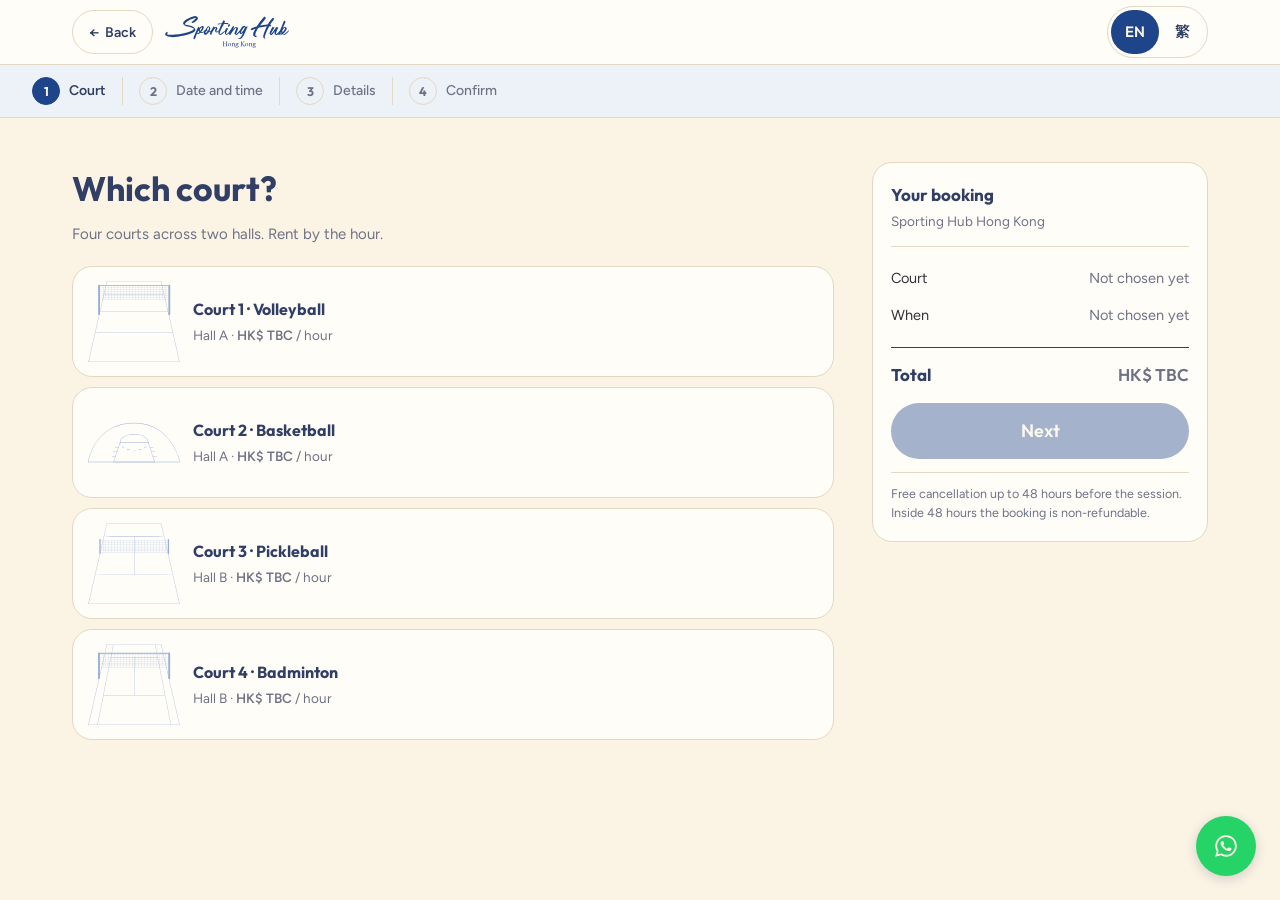
==== booking.html @ a8b85977 "Prototype v2: landing + booking, review round 1 applied (2026-09-09)" ====
<!DOCTYPE html>
<html lang="en" data-view="dev">
<head>
<meta charset="utf-8">
<meta name="viewport" content="width=device-width, initial-scale=1, viewport-fit=cover">
<title>Book &middot; Sporting Hub Hong Kong</title>
<link rel="preconnect" href="https://fonts.googleapis.com">
<link rel="preconnect" href="https://fonts.gstatic.com" crossorigin>
<link href="https://fonts.googleapis.com/css2?family=Outfit:wght@600;700;800&amp;family=Figtree:wght@400;500;600&amp;family=Barlow+Condensed:wght@600;700&amp;family=EB+Garamond:wght@400;500&amp;family=Noto+Sans+TC:wght@400;500;700;900&amp;family=Noto+Serif+TC:wght@400&amp;display=swap" rel="stylesheet">
<link rel="stylesheet" href="tokens.css">
<link rel="stylesheet" href="booking.css">
<link rel="alternate" hreflang="en" href="booking.html">
<link rel="alternate" hreflang="zh-Hant" href="booking.html">
<link rel="alternate" hreflang="x-default" href="booking.html">
</head>
<body class="has-bar bk-body">

<header class="bk-head">
  <div class="wrap in">
    <button class="backbtn" id="back">&larr; <span data-str="bk.back"></span></button>
    <a class="nav-lockup" href="index.html" aria-label="Sporting Hub Hong Kong, home"><svg data-name="Layer 2" xmlns="http://www.w3.org/2000/svg" viewBox="0 0 157.51 40.43">
  <defs>
    <style>
      .cls-1 {
        fill: currentColor;
      }
    </style>
  </defs>
  <g data-name="Layer 1">
    <g>
      <g>
        <g>
          <path class="cls-1" d="M3.51,21.42c0,.39-.72,1.65-.93,2.1,1.35.15,2.61.3,3.99.3,7.17,0,22.56-1.92,28.62-5.82.51-.33,1.44-1.2,1.44-1.86,0-1.53-8.19-2.91-9.63-3.24-1.62-.36-4.02-2.04-4.02-3.66,0-3.96,12.15-9.24,15.45-9.24,1.41,0,3.48,1.71,3.48,3.03,0,1.77-5.31,5.88-7.05,5.88-.48,0-1.11-.81-1.38-1.17,1.86-.3,7.98-6.39,4.53-5.31-4.5,1.35-10.8,3.84-13.11,8.07,4.44,1.89,10.38,1.05,13.29,5.64.21.39.39.81.39,1.26,0,5.94-24.66,9.51-29.4,9.51-2.04,0-9.18-.69-9.18-3.9,0-.54,1.86-2.55,2.28-3.03.39.3,1.23.96,1.23,1.44Z"/>
          <path class="cls-1" d="M43.32,15.39c.78-.78,3.3-2.58,4.44-2.58.72,0,1.53.72,1.53,1.53,0,.87-1.23,3.99-3.63,5.97,1.53.99,4.5-1.47,5.37-2.61.42.12.72.72.15,1.38-2.61,3.06-5.64,2.76-6.18,2.16-.63.57-2.04,1.74-3.21,1.74-.45,0-.87-.33-1.29-.54-.39,1.02-2.22,7.05-3,7.05-.45,0-1.41-.39-1.41-.93,0-1.08,4.98-12.84,6.12-14.79.96.3,1.59.54,1.11,1.62ZM42.9,18.06c-.57.93-1.98,3.21-2.04,3.84,1.32-.03,2.19-.87,2.85-1.65-.75-.72-.75-1.92-.81-2.19ZM47.25,14.37v-.12c-2.97.96-3.42,3.39-2.58,5.01.87-.84,2.58-3.66,2.58-4.89Z"/>
          <path class="cls-1" d="M59.28,17.73c.27.15.3.36.33.69.09,1.29-3.06,2.13-3.9,2.13-.48.06-2.52,3.3-4.14,3.42-.72.06-2.22-.99-2.28-1.71-.12-1.65,1.5-5.28,2.31-5.22.27.03.42.15.48-.09.42-1.56,1.41-3.9,3.15-4.05,1.11-.09,2.22,1.47,2.28,2.46.06.96-.18,2.79-1.26,4.14.93-.06,2.28-.69,3.03-1.77ZM52.74,18.63c-.39.33-1.38,2.46-1.23,2.91.15.42,1.65-.42,2.58-1.83-.54-.09-1.17-.51-1.35-1.08ZM55.89,14.01c-1.86.6-3.54,3.87-1.5,5.1,1.11-1.35,2.07-3.39,1.5-5.1Z"/>
          <path class="cls-1" d="M69.12,18.57c-.66,1.08-2.43,2.31-3.75,2.31-.9,0-1.74-1.32-1.8-2.25-.03-.81.42-1.56.72-2.34.54-1.26.51-1.68-.03-1.23-2.82,2.16-5.4,8.43-5.58,9.24-.54-.3-1.68-.6-1.71-1.29-.09-1.32,4.17-9.72,4.98-9.72.36,0,1.08.78,1.29,1.05.36-.12,1.08-.48,1.44-.48.6,0,1.8.75,1.83,1.38.09,1.08-.81,2.46-1.17,3.36-.54,1.38.36,2.16,3.63-.96.3.36.42.54.15.93Z"/>
          <path class="cls-1" d="M74.85,10.11c-1.98,3.75-5.46,9.75-5.4,12.15,0,.57.45.6.84.48,1.86-.6,5.52-3.96,6.72-5.01l.3.42c-.93,1.38-5.13,5.91-6.81,5.91-1.29,0-2.7-1.08-2.73-2.4-.06-1.95,2.13-7.29,4.11-11.46-1.65.12-3.24.33-4.86.6l-.3-.54c.36-.39,2.85-.72,5.58-.93.78-1.65,1.53-3.03,2.01-3.84.69.36,1.86,1.08,1.89,1.59,0,.3-.33,1.05-.84,2.07,1.77-.09,3.27-.12,3.84-.12.81.03,1.32.12,1.26.9,0,.18-.03.39-.09.57-2.01-.3-3.78-.39-5.52-.39Z"/>
          <path class="cls-1" d="M78.54,15.15c.57.27,1.89.51,1.53,1.23-.96,1.71-1.5,2.28-2.07,4.32-1.65,5.37,2.91-.15,5.55-3.06.27.09.24.09.48.24-.51,1.62-3.54,5.94-5.4,5.94-.63,0-1.11-.09-1.5-.27-1.35-.63-1.05-2.76-.93-3.9.21-1.8.9-3.18,1.68-4.05.27-.27.51-.42.66-.45ZM81.42,10.44c.51,0,1.29.39,1.29.9,0,.45-1.5,2.4-2.01,2.4-1.83,0-.36-1.35-.36-2.19,0-.45.54-1.11,1.08-1.11Z"/>
          <path class="cls-1" d="M83.55,23.16c-.18.3-.33.87-.69.87-.09,0-.18-.06-.27-.09-.3-.45-1.38-.51-1.38-1.23,0-1.89,4.05-9.06,5.67-10.05.27.06,1.02.63,1.02,1.02,0,.24-1.65,3.06-1.8,3.36.93-.9,3.33-3.15,4.44-3.15.96,0,2.25.96,2.25,2.04,0,1.53-2.31,5.46-2.31,6.54,0,1.53,2.43-1.71,5.37-4.86.3.18.51.33.51.72,0,.84-4.59,5.76-5.58,5.76-.84,0-2.4-.81-2.43-1.8-.12-2.82,2.01-4.26,2.22-6.57,0-2.19-3.57,1.74-7.02,7.44Z"/>
          <path class="cls-1" d="M94.26,28.11c2.16,0,4.53-5.4,5.19-7.08-.69.54-1.71,1.95-2.64,1.95-.99,0-2.31-.93-2.31-1.98,0-2.07,3.48-8.7,5.73-8.7.81,0,2.28,1.17,2.55,1.92.18-.09,1.05-1.2,1.23-1.2.3,0,.75.48.99.66-.51.9-1.68,3.51-2.1,4.44-1.2,2.64-4.08,11.19-7.77,11.19-.57,0-2.28-.63-2.28-1.29,0-.15.12-.36.18-.48.36.15.84.57,1.23.57ZM100.92,14.34c-1.83.75-4.17,5.19-4.44,7.11-.15,1.86,7.26-8.49,4.44-7.11Z"/>
        </g>
        <g>
          <path class="cls-1" d="M125.54,1.19c.93-.71,2.39-.36,2.39,1.74,0,.63-6.18,8.07-7.14,9.27,2.76-.54,6.15-.96,8.94-1.26.6-.06.93-.27,1.23-.78.75-1.29,5.04-7.74,6.39-7.8.36.15,1.14,1.05,1.14,1.47,0,.21-1.23,1.98-1.44,2.52-.78.27-2.85,3.78-3.45,4.68.66.09,1.5.96,1.05,1.65-.3.48-.45.57-.66.57-.42,0-.72-.6-.99-.6-.96,0-6.39,12.3-6.39,14.43,0,.42.63.96.93,1.23-.18.18-.42.33-.72.33-.93,0-2.07-1.35-2.07-2.31,0-3.27,3.24-10.17,4.71-13.38-3,.42-6.66,1.14-9.63,1.74-2.01.42-4.2,5.61-4.8,7.5-.21.69-.42,1.35-.42,2.07l.03.51,2.16.66c-.33.6-.84,1.23-1.59,1.23-.36,0-.69-.15-1.02-.3-1.62-.81-2.28-1.14-2.28-3.09,0-2.37,2.04-4.83,2.91-7.05-1.56.6-3.21,1.02-4.59,1.98-.57-.15-.93-.57-1.23-1.08-.45-1.23,4.74-3.06,6.15-3.33.54-.09,1.17-.36,1.47-.81,2.16-3.3,3.97-6.08,6.61-8.96l2.31-2.83Z"/>
          <path class="cls-1" d="M143.83,14.81c-1.08,1.98-1.95,3.93-2.55,6.09-1.47,4.86,2.79-.36,5.28-2.82.27.09.24.09.48.24-.51,1.62-3.54,5.94-5.4,5.94-2.76,0-2.7-1.86-2.37-4.86-.69.93-2.76,4.83-3.9,4.83-1.05,0-2.61-.72-2.61-1.89,0-1.86,3.03-7.41,4.08-8.82,2.04.72,2.4,1.2,2.25,1.41-2.94,4.02-5.46,8.91-3.9,7.74,1.11-.63,5.7-8.46,6.81-8.61.33,0,1.62.54,1.83.75Z"/>
          <path class="cls-1" d="M157.51,18.74c-.57,1.44-4.41,5.22-6.06,5.22-.87,0-2.13-.81-2.76-.69-.33.06-.81.54-1.17.54-.63,0-1.11-.36-1.47-.69-.39.39-.75.99-1.35.99-.42,0-.81-.18-1.2-.21.15-.57.45-.87.69-1.38,1.92-4.05,3.6-8.28,5.37-12.39.27-.63,1.32-3.96,1.89-3.96.51,0,1.68.66,1.68,1.23,0,.66-2.88,6.57-3.39,7.71.6-.42,1.77-1.41,2.49-1.41.78,0,2.4,1.11,2.4,1.95,0,2.49-2.64,5.61-4.59,7.05.06.18.21.36.42.36,2.01,0,5.34-3.51,6.66-4.86.3.12.27.21.39.54ZM147.55,20.33l-.18-.03-.96,1.98c.54.06,1.05.03,1.59-.36-.15-.54-.33-1.05-.45-1.59ZM152.77,14.69c-2.01.69-3.69,2.79-3.69,4.8,0,.51.06,1.05.06,1.56,1.35-1.02,3.66-4.29,3.63-6.36Z"/>
        </g>
      </g>
      <g>
        <path class="cls-1" d="M78.5,37.64c0,.12.04.2.12.25s.23.09.47.14c.06.01.09.05.09.13,0,.05,0,.1-.02.16-.15-.01-.33-.02-.53-.03-.2,0-.38-.01-.55-.01s-.34,0-.53.01c-.19,0-.37.02-.55.03-.01-.06-.02-.11-.02-.16,0-.07.03-.11.09-.13.22-.04.38-.09.46-.13s.13-.13.13-.25v-2.18h-2.83v2.18c0,.12.04.2.12.25.08.04.23.09.47.14.07.01.1.05.1.13,0,.05,0,.1-.02.16-.16-.01-.34-.02-.54-.03-.2,0-.39-.01-.55-.01s-.35,0-.53.01c-.19,0-.37.02-.56.03-.01-.06-.02-.11-.02-.16,0-.07.03-.11.09-.13.23-.04.38-.09.47-.13.08-.05.13-.13.13-.25v-4.57c0-.06,0-.11-.02-.15-.02-.04-.04-.07-.09-.1-.04-.03-.1-.06-.18-.08-.08-.02-.17-.04-.29-.07-.06,0-.09-.05-.09-.14,0-.04,0-.09.02-.15.15.01.32.02.52.03.2,0,.38.01.54.01s.34,0,.53-.01c.19,0,.37-.02.55-.03.01.06.02.11.02.15,0,.08-.03.13-.09.14-.23.04-.39.08-.46.14-.08.05-.11.14-.11.26v2.02h2.83v-2.02c0-.1-.04-.18-.11-.25-.07-.06-.23-.11-.46-.15-.07,0-.1-.05-.1-.14,0-.04,0-.09.02-.15.15.01.33.02.53.03.2,0,.38.01.54.01s.34,0,.52-.01c.18,0,.37-.02.55-.03.01.06.02.11.02.15,0,.08-.03.13-.09.14-.23.04-.39.08-.46.14-.08.05-.11.14-.11.26v4.57Z"/>
        <path class="cls-1" d="M79.93,36.37c0-.28.05-.54.16-.78.1-.25.25-.46.43-.64.18-.18.39-.32.63-.43.24-.1.51-.16.79-.16s.56.05.81.15c.25.1.46.24.63.41.18.17.31.39.41.63s.15.52.15.81-.05.54-.16.79c-.1.24-.25.45-.43.63-.18.18-.39.32-.63.43-.24.1-.51.16-.79.16s-.56-.05-.81-.15c-.25-.1-.46-.24-.63-.41-.18-.17-.32-.38-.41-.63-.1-.25-.15-.52-.15-.82ZM80.77,36.07c0,.22.02.45.07.68.05.23.12.45.22.63.1.19.23.35.38.47.16.12.34.18.57.18.34,0,.61-.12.8-.36s.28-.55.28-.93c0-.22-.02-.45-.07-.7-.04-.24-.12-.46-.22-.67s-.23-.37-.39-.5c-.16-.13-.36-.2-.59-.2-.32,0-.57.11-.77.33-.19.22-.29.57-.29,1.05Z"/>
        <path class="cls-1" d="M88.52,37.76c0,.09.05.16.16.2.11.04.23.08.36.1.05.01.08.05.08.11,0,.04,0,.08-.02.14-.16-.01-.31-.02-.46-.03-.15,0-.31-.01-.49-.01-.16,0-.32,0-.48.01-.16,0-.32.02-.47.03-.01-.06-.02-.11-.02-.14,0-.06.03-.1.08-.11.13-.02.24-.06.34-.1s.15-.11.15-.2v-1.76c0-.15,0-.29-.03-.41-.02-.13-.05-.24-.1-.33s-.12-.17-.21-.22c-.09-.05-.2-.08-.34-.08-.15,0-.3.03-.44.08-.14.05-.27.13-.38.22-.11.1-.2.22-.26.36-.07.14-.1.31-.1.5v1.64c0,.09.05.16.16.2s.22.08.34.1c.05.01.08.05.08.11,0,.04,0,.08-.02.14-.16-.01-.31-.02-.46-.03-.15,0-.31-.01-.48-.01s-.34,0-.5.01c-.16,0-.31.02-.46.03-.01-.06-.02-.11-.02-.14,0-.06.03-.1.08-.11.13-.02.25-.06.36-.1.11-.04.16-.12.16-.21v-2.45c0-.18-.03-.31-.09-.39s-.2-.13-.41-.14c-.08-.01-.12-.05-.12-.13,0-.03,0-.07.02-.12.08,0,.19,0,.33-.01s.26-.02.35-.03c.14-.02.26-.05.37-.08.11-.03.19-.04.24-.04.08,0,.13.04.13.13,0,.08,0,.18-.03.3s-.03.27-.03.46c.26-.29.5-.51.74-.67.24-.16.49-.23.78-.23.36,0,.64.11.82.32.18.21.27.51.27.89v2.19Z"/>
        <path class="cls-1" d="M90.19,38.08c-.26-.15-.39-.37-.39-.65,0-.3.2-.55.59-.74-.17-.1-.3-.24-.4-.41-.1-.17-.15-.38-.15-.63,0-.17.04-.33.12-.49.08-.16.19-.29.33-.41.14-.12.3-.21.47-.28.18-.07.36-.1.56-.1.3,0,.54.04.72.11.18.07.34.16.47.27l.89-.39c.07.04.11.1.14.17.03.07.04.13.04.19,0,.13-.04.2-.13.2h-.32c-.11,0-.25,0-.41.04.14.19.22.41.22.68,0,.19-.04.36-.13.51s-.2.29-.34.4-.31.2-.51.26c-.2.06-.41.09-.63.09-.13,0-.25,0-.36-.02-.11-.01-.22-.04-.32-.08-.16.07-.26.14-.32.22s-.09.14-.09.21c0,.05.01.09.04.14.03.04.09.08.17.12.08.03.19.06.34.08.15.02.33.03.56.03.27,0,.52.02.77.06.24.04.45.11.63.21.18.1.33.22.43.38.1.16.16.35.16.57,0,.25-.05.47-.15.67-.1.2-.24.37-.41.51-.18.14-.39.25-.64.32s-.52.11-.81.11c-.56,0-1-.1-1.32-.31-.32-.2-.48-.53-.48-.98,0-.13.02-.25.06-.37.04-.11.09-.21.16-.3s.14-.17.22-.23c.08-.07.16-.12.23-.16ZM90.4,38.19c-.14.14-.23.31-.24.52,0,.05,0,.1,0,.14v.15c0,.13.04.25.1.38.06.13.15.24.26.33.11.1.25.17.42.23s.36.09.59.09c.41,0,.72-.09.9-.27.19-.18.28-.41.28-.68,0-.11-.02-.22-.07-.31-.05-.1-.13-.18-.24-.25-.11-.07-.26-.12-.45-.16-.19-.04-.42-.06-.69-.06-.16,0-.31,0-.45-.03s-.28-.05-.39-.09ZM91.42,36.6c.22,0,.4-.07.53-.22.13-.14.2-.34.2-.59,0-.13-.01-.26-.04-.39s-.07-.25-.14-.35c-.07-.11-.15-.19-.27-.26-.11-.07-.25-.1-.42-.1-.21,0-.38.07-.5.21-.12.14-.18.33-.18.57,0,.14.01.27.04.41.03.13.07.26.14.36s.15.2.25.26c.1.07.24.1.39.1Z"/>
        <path class="cls-1" d="M97.53,35.36v2.28c0,.12.04.2.11.25.07.05.21.09.42.13.03,0,.05.02.07.04.02.02.03.05.03.1,0,.04,0,.09-.02.15-.19-.01-.38-.02-.55-.03-.17,0-.34-.01-.49-.01s-.33,0-.53.01c-.2,0-.38.02-.56.03-.01-.06-.02-.11-.02-.14,0-.08.03-.13.09-.14.23-.05.38-.09.47-.14.08-.04.13-.13.13-.25v-4.58c0-.12-.04-.21-.13-.26-.08-.05-.24-.09-.47-.13-.06,0-.09-.06-.09-.15,0-.04,0-.08.02-.14.17.01.36.02.56.03.2,0,.37.01.52.01s.33,0,.52-.01c.19,0,.38-.02.58-.03.01.06.02.11.02.14,0,.09-.03.14-.09.15-.23.04-.38.08-.47.13s-.13.14-.13.26v2.18l2.09-2.07s.07-.08.09-.12.04-.09.04-.14c0-.07-.03-.12-.1-.15s-.16-.06-.27-.08c-.06,0-.09-.06-.09-.16,0-.04,0-.08.02-.14.17.01.35.02.52.03.17,0,.33.01.48.01.13,0,.27,0,.42-.01.15,0,.28-.02.4-.03.01.06.02.11.02.14,0,.1-.03.15-.1.17-.13.02-.26.06-.37.11-.11.05-.23.12-.33.23l-2.02,2,2.46,2.65c.1.11.2.19.31.23.1.05.22.08.37.11.07,0,.11.06.11.15,0,.04,0,.09-.02.15-.19-.01-.39-.02-.61-.03-.22,0-.41-.01-.58-.01s-.35,0-.53.01c-.19,0-.38.02-.58.03-.01-.06-.02-.11-.02-.14,0-.09.03-.14.1-.14.27-.02.4-.1.4-.23,0-.06-.03-.12-.09-.18l-2.1-2.25Z"/>
        <path class="cls-1" d="M101.7,36.37c0-.28.05-.54.16-.78.1-.25.25-.46.43-.64.18-.18.39-.32.63-.43.24-.1.51-.16.79-.16s.56.05.81.15c.25.1.46.24.63.41.18.17.31.39.41.63s.15.52.15.81-.05.54-.16.79c-.1.24-.25.45-.43.63-.18.18-.39.32-.63.43-.24.1-.51.16-.79.16s-.56-.05-.81-.15c-.25-.1-.46-.24-.63-.41-.18-.17-.32-.38-.41-.63-.1-.25-.15-.52-.15-.82ZM102.55,36.07c0,.22.02.45.07.68.05.23.12.45.22.63.1.19.23.35.38.47.16.12.34.18.57.18.34,0,.61-.12.8-.36s.28-.55.28-.93c0-.22-.02-.45-.07-.7-.04-.24-.12-.46-.22-.67s-.23-.37-.39-.5c-.16-.13-.36-.2-.59-.2-.32,0-.57.11-.77.33-.19.22-.29.57-.29,1.05Z"/>
        <path class="cls-1" d="M110.29,37.76c0,.09.05.16.16.2.11.04.23.08.36.1.05.01.08.05.08.11,0,.04,0,.08-.02.14-.16-.01-.31-.02-.46-.03-.15,0-.31-.01-.49-.01-.16,0-.32,0-.48.01-.16,0-.32.02-.47.03-.01-.06-.02-.11-.02-.14,0-.06.03-.1.08-.11.13-.02.24-.06.34-.1s.15-.11.15-.2v-1.76c0-.15,0-.29-.03-.41-.02-.13-.05-.24-.1-.33s-.12-.17-.21-.22c-.09-.05-.2-.08-.34-.08-.15,0-.3.03-.44.08-.14.05-.27.13-.38.22-.11.1-.2.22-.26.36-.07.14-.1.31-.1.5v1.64c0,.09.05.16.16.2s.22.08.34.1c.05.01.08.05.08.11,0,.04,0,.08-.02.14-.16-.01-.31-.02-.46-.03-.15,0-.31-.01-.48-.01s-.34,0-.5.01c-.16,0-.31.02-.46.03-.01-.06-.02-.11-.02-.14,0-.06.03-.1.08-.11.13-.02.25-.06.36-.1.11-.04.16-.12.16-.21v-2.45c0-.18-.03-.31-.09-.39s-.2-.13-.41-.14c-.08-.01-.12-.05-.12-.13,0-.03,0-.07.02-.12.08,0,.19,0,.33-.01s.26-.02.35-.03c.14-.02.26-.05.37-.08.11-.03.19-.04.24-.04.08,0,.13.04.13.13,0,.08,0,.18-.03.3s-.03.27-.03.46c.26-.29.5-.51.74-.67.24-.16.49-.23.78-.23.36,0,.64.11.82.32.18.21.27.51.27.89v2.19Z"/>
        <path class="cls-1" d="M111.96,38.08c-.26-.15-.39-.37-.39-.65,0-.3.2-.55.59-.74-.17-.1-.3-.24-.4-.41-.1-.17-.15-.38-.15-.63,0-.17.04-.33.12-.49.08-.16.19-.29.33-.41.14-.12.3-.21.47-.28.18-.07.36-.1.56-.1.3,0,.54.04.72.11.18.07.34.16.47.27l.89-.39c.07.04.11.1.14.17.03.07.04.13.04.19,0,.13-.04.2-.13.2h-.32c-.11,0-.25,0-.41.04.14.19.22.41.22.68,0,.19-.04.36-.13.51s-.2.29-.34.4-.31.2-.51.26c-.2.06-.41.09-.63.09-.13,0-.25,0-.36-.02-.11-.01-.22-.04-.32-.08-.16.07-.26.14-.32.22s-.09.14-.09.21c0,.05.01.09.04.14.03.04.09.08.17.12.08.03.19.06.34.08.15.02.33.03.56.03.27,0,.52.02.77.06.24.04.45.11.63.21.18.1.33.22.43.38.1.16.16.35.16.57,0,.25-.05.47-.15.67-.1.2-.24.37-.41.51-.18.14-.39.25-.64.32s-.52.11-.81.11c-.56,0-1-.1-1.32-.31-.32-.2-.48-.53-.48-.98,0-.13.02-.25.06-.37.04-.11.09-.21.16-.3s.14-.17.22-.23c.08-.07.16-.12.23-.16ZM112.18,38.19c-.14.14-.23.31-.24.52,0,.05,0,.1,0,.14v.15c0,.13.04.25.1.38.06.13.15.24.26.33.11.1.25.17.42.23s.36.09.59.09c.41,0,.72-.09.9-.27.19-.18.28-.41.28-.68,0-.11-.02-.22-.07-.31-.05-.1-.13-.18-.24-.25-.11-.07-.26-.12-.45-.16-.19-.04-.42-.06-.69-.06-.16,0-.31,0-.45-.03s-.28-.05-.39-.09ZM113.19,36.6c.22,0,.4-.07.53-.22.13-.14.2-.34.2-.59,0-.13-.01-.26-.04-.39s-.07-.25-.14-.35c-.07-.11-.15-.19-.27-.26-.11-.07-.25-.1-.42-.1-.21,0-.38.07-.5.21-.12.14-.18.33-.18.57,0,.14.01.27.04.41.03.13.07.26.14.36s.15.2.25.26c.1.07.24.1.39.1Z"/>
      </g>
    </g>
  </g>
</svg></a>
    <div class="right">
      <div class="lang-toggle" role="group" data-str-aria="nav.lang_aria">
        <button type="button" data-lang="en" aria-pressed="true">EN</button><button type="button" data-lang="zh" aria-pressed="false">繁</button>
      </div>
    </div>
  </div>
</header>

<div class="rail"><ol id="rail"></ol></div>



<div class="bk"><div class="wrap in">
  <div>

    <!-- S1  venue: court picker -->
    <section class="screen" id="s1">
      <h1 data-str="bk.s1_h"></h1>
      <p class="sub" data-str="bk.s1_sub"></p>
      <div class="opts" id="courtList"></div>
    </section>

    <!-- S1c  class: category pre-select (BACKEND CHANGE REQUEST) -->
    <section class="screen" id="s1c">
      <h1 data-str="bk.s1c_h"></h1>
      <p class="sub" data-str="bk.s1c_sub"></p>
      <div class="cr"><b data-str="bk.cr_l"></b><span data-str="bk.cr_cat"></span></div>
      <div class="opts" id="catList"></div>
    </section>

    <!-- S5  pt: coach picker (BACKEND CHANGE REQUEST) -->
    <section class="screen" id="s5">
      <h1 data-str="bk.s5_h"></h1>
      <p class="sub" data-str="bk.s5_sub"></p>
      <div class="cr"><b data-str="bk.cr_l"></b><span data-str="bk.cr_coach"></span></div>
      <div class="opts" id="coachList"></div>
    </section>

    <!-- S5b  pt: group size -->
    <section class="screen" id="s5b">
      <h1 data-str="bk.s5b_h"></h1>
      <p class="sub" data-str="bk.s5b_sub"></p>
      <div class="opts two" id="sizeList"></div>
    </section>

    <!-- S3  class: session list -->
    <section class="screen" id="s3">
      <h1 data-str="bk.s3_h"></h1>
      <p class="sub" id="s3sub"></p>
      <div class="chips" id="classChips"></div>
      <div class="dates" id="dates3"></div>
      <div class="opts" id="classList"></div>
    </section>

    <!-- S2  venue + pt: date and time -->
    <section class="screen" id="s2">
      <h1 data-str="bk.s2_h"></h1>
      <p class="sub" id="s2sub"></p>
      <div class="dates" id="dates2"></div>
      <div class="slotgrid" id="slots"></div>
      <p class="meta" style="margin-top:14px" data-str="bk.s2_note"></p>
    </section>

    <!-- S6  contact -->
    <section class="screen" id="s6">
      <h1 data-str="bk.s6_h"></h1>
      <p class="sub" data-str="bk.s6_sub"></p>
      <div class="form">
        <div class="row2">
          <div><label class="fl" for="fFirst" data-str="bk.f_first"></label><input type="text" id="fFirst" autocomplete="given-name"></div>
          <div><label class="fl" for="fLast" data-str="bk.f_last"></label><input type="text" id="fLast" autocomplete="family-name"></div>
        </div>
        <div><label class="fl" for="fEmail" data-str="bk.f_email"></label><input type="email" id="fEmail" placeholder="you@email.com" autocomplete="email"></div>
        <div><label class="fl" for="fPhone" data-str="bk.f_phone"></label><input type="tel" id="fPhone" placeholder="(852) 0000 0000" autocomplete="tel"></div>
        <div><label class="fl" for="fNotes" data-str="bk.f_notes"></label><textarea id="fNotes" data-str-ph="bk.f_notes_ph"></textarea></div>
        <label class="check"><input type="checkbox" id="cWaiver"><span data-str="bk.c_waiv"></span></label>
        <label class="check"><input type="checkbox" id="cMkt"><span data-str="bk.c_mkt"></span></label>
        <p class="warn" id="fWarn" data-str="bk.s6_warn"></p>
      </div>
    </section>

    <!-- S7  confirm -->
    <section class="screen" id="s7">
      <h1 data-str="bk.s7_h"></h1>
      <p class="sub" data-str="bk.s7_sub"></p>
      <div id="s7lines"></div>
      <div class="cr" style="margin-top:18px"><b data-str="bk.cr_l"></b><span data-str="bk.cr_pay"></span></div>
    </section>

    <!-- S8  success -->
    <section class="screen" id="s8">
      <div class="done-mark"><svg viewBox="0 0 24 24"><path d="M4 12.5 L9.5 18 L20 6.5" stroke-linecap="round" stroke-linejoin="round"/></svg></div>
      <h1 data-str="bk.s8_h"></h1>
      <p class="sub" data-str="bk.s8_sub"></p>
      <div class="recap" id="recap"></div>
      <div style="display:flex;gap:10px;flex-wrap:wrap">
        <a class="btn btn-primary" href="index.html" data-str="bk.s8_home"></a>
        <a class="btn btn-ghost" href="booking.html" data-str="bk.s8_again"></a>
      </div>
    </section>

  </div>

  <!-- desktop summary -->
  <aside class="summary" id="summary" hidden>
    <h3 data-str="bk.sum_h"></h3>
    <p class="venue">Sporting Hub Hong Kong</p>
    <div id="sumLines"></div>
    <div class="total"><span data-str="bk.sum_total"></span><span id="sumTotal" class="price-tbc">HK$ TBC</span></div>
    <button class="btn btn-primary" id="sumNext" data-str="bk.next"></button>
    <p class="policy" data-str="bk.policy"></p>
  </aside>
</div></div>

<!-- mobile bar -->
<div class="bar" id="bar">
  <div class="amt"><div class="l" data-str="bk.sum_total"></div><div class="v price-tbc" id="barTotal">HK$ TBC</div></div>
  <button class="btn btn-primary" id="barNext" data-str="bk.next"></button>
</div>

<a class="wa-float" id="waFloat" href="#" target="_blank" rel="noopener" data-str-aria="bk.wa_aria">
  <svg viewBox="0 0 24 24" aria-hidden="true"><path d="M12.04 2C6.58 2 2.13 6.45 2.13 11.91c0 1.75.46 3.45 1.32 4.95L2 22l5.25-1.38a9.9 9.9 0 004.79 1.22h.01c5.46 0 9.91-4.45 9.91-9.91 0-2.65-1.03-5.14-2.9-7.01A9.82 9.82 0 0012.04 2zm0 18.15h-.01a8.2 8.2 0 01-4.19-1.15l-.3-.18-3.12.82.83-3.04-.2-.31a8.2 8.2 0 01-1.26-4.38c0-4.54 3.7-8.24 8.25-8.24a8.2 8.2 0 015.83 2.42 8.19 8.19 0 012.41 5.83c0 4.54-3.7 8.23-8.24 8.23zm4.52-6.16c-.25-.13-1.47-.72-1.69-.81-.23-.08-.39-.12-.56.13-.16.24-.64.8-.79.97-.14.16-.29.18-.54.06-.25-.13-1.05-.39-1.99-1.23-.74-.66-1.23-1.47-1.38-1.72-.14-.25-.01-.38.11-.5.11-.11.25-.29.37-.43.13-.15.17-.25.25-.41.08-.17.04-.31-.02-.43-.06-.13-.56-1.35-.77-1.84-.2-.49-.4-.42-.56-.43h-.47c-.17 0-.43.06-.66.31-.22.25-.87.85-.87 2.07s.89 2.4 1.02 2.56c.12.17 1.75 2.67 4.23 3.74.59.26 1.05.41 1.41.52.59.19 1.13.16 1.56.1.47-.07 1.47-.6 1.68-1.18.21-.58.21-1.07.14-1.18-.06-.11-.22-.17-.47-.29z"/></svg>
</a>

<script src="strings.js"></script>
<script src="shared.js"></script>
<script src="booking.js"></script>
</body>
</html>
---- tokens.css ----
/* Sporting Hub Hong Kong — prototype v2 design tokens
   Source: design-systems/sporting-hub-hk/DESIGN.md v2. Copied unchanged from
   html/mockup-v2/tokens.css (the brief names this file the single source of
   tokens); shared by index.html and booking.html.
   Do not hard-code a colour or radius anywhere else; add a token here instead. */

:root{
  /* ---------- colour ---------- */
  --court-cream: #FBF3E4;      /* page ground */
  --raised-cream: #FFFDF8;     /* cards, panels, sticky bars */
  --sideline-navy: #1E4489;    /* primary action */
  --deep-navy: #313E65;        /* headings, ink, dark panels */
  --charcoal: #33343A;         /* body copy, never pure black */
  --court-line-blue: #97AED6;  /* court markings, hairline diagrams, tints */
  --court-ink: #112548;        /* court SVGs as shipped, photo scrim base */
  --leather-rust: #7C461C;     /* sparing accent only */
  --meta-grey: #6F7285;        /* captions, secondary copy */
  --hairline: #E3D8C2;         /* 1px borders on cream */
  --cool-panel: #EDF1F8;       /* cooler alternating band */

  --ok: #2E7D4F;
  --warn: #B07A18;
  --err: #A8321F;
  --wa-green: #25D366;

  --hairline-on-navy: rgba(151,174,214,.28);

  /* photo scrim gradients */
  --scrim-bottom: linear-gradient(180deg, rgba(17,37,72,0) 35%, rgba(17,37,72,.66) 100%);
  --scrim-top: linear-gradient(180deg, rgba(17,37,72,.45), rgba(17,37,72,0) 30%);

  /* ---------- radius tokens: use these seven and nothing else (plus 50% for circles) ---------- */
  --r-pill: 999px;
  --r-input: 14px;
  --r-card: 20px;
  --r-tile: 24px;
  --r-panel: 28px;
  --r-hero: 36px;
  --r-arch: 999px 999px 24px 24px; /* var(--r-tile) baked in */

  /* ---------- shadow, one level ---------- */
  --shadow-float: 0 2px 10px rgba(49,62,101,.08);
  --shadow-sticky: 0 -2px 14px rgba(49,62,101,.07);

  /* ---------- motion ---------- */
  --ease: cubic-bezier(.22,.61,.36,1);
  --dur: 180ms;

  /* ---------- type families ---------- */
  --f-display: 'Outfit', 'Noto Sans TC', sans-serif;
  --f-body: 'Figtree', 'Noto Sans TC', sans-serif;
  --f-garnish: 'Barlow Condensed', sans-serif;
  --f-serif: 'EB Garamond', 'Noto Serif TC', serif;

  /* ---------- type scale: mobile value, desktop applied at --bp-desktop ---------- */
  --fs-hero: clamp(44px, 5.8vw, 84px);
  --fs-section: 34px;
  --fs-tile: 22px;
  --fs-lead: 19px;
  --fs-body: 17px;
  --fs-ui: 17px;
  --fs-meta: 14px;
  --fs-eyebrow: 13px;

  /* ---------- layout ---------- */
  --wrap: 1200px;
  --gut: 20px;
  --text-col: 680px;
  --section-gap: 72px;
  --card-pad: 20px;

  /* ---------- breakpoints (reference only, used as literal min-width in mockup.css) ---------- */
  --bp-desktop: 1000px;
}

@media (min-width: 760px){
  :root{
    --gut: 32px;
    --fs-section: 56px;
    --fs-tile: 28px;
    --fs-lead: 22px;
    --fs-body: 17.5px;
    --fs-ui: 18px;
    --card-pad: 28px;
  }
}

@media (min-width: 1000px){
  :root{
    --section-gap: 112px;
  }
}
---- booking.css ----
/* Sporting Hub Hong Kong — prototype v2 booking flow skin
   Source: v1 booking.html's own inline <style> block (lines 11-175 of
   html/prototype/booking.html), which held almost all of the booking flow's
   visual rules (.bk-head, .rail, .opt, .tag, .chip, .date, .slotgrid,
   .tslot, .form, .summary, .bar, .cr, .done-mark, .recap), retokenised to
   the v2 design system per BRIEF.md "Skin" section and the booking-flow-
   ux-inventory.md. Every selector below targets the SAME class names and
   the SAME DOM v1 shipped (the UX and markup are frozen); only colour,
   type, radius and spacing values change.
   Loaded after tokens.css and site.css. site.css supplies the cross-cutting
   atoms this page reuses unchanged: .nav-lockup, .lang-toggle, .btn and its
   variants, .price-tbc, the CSS reset, body base font/colour, h1-h4,
   .eyebrow, .meta, and section padding (inventory 6.3: "`.lang`, `.btn` and
   its variants, `.price-tbc`, `.wa`, the root tokens, and the base
   `body`/`a`/`.wrap`/`h1-h4`/`.meta`/`section` rules do apply and are in
   scope" for a stylesheet-only reskin -- those now live once in site.css
   instead of being duplicated here). This file holds only what is unique to
   the booking flow.

   Retokenisation map used throughout (inventory 6.2 / 6.3):
     --cream -> --court-cream   --raised -> --raised-cream
     --navy  -> --sideline-navy --deep   -> --deep-navy
     --ink   -> --charcoal      --lineblue -> --court-line-blue
     --rust  -> --leather-rust  --meta   -> --meta-grey
     --hair  -> --hairline      --cool   -> --cool-panel
     --courtink -> --court-ink
   rgba() literals recomputed from the v2 hex (inventory 6.2's table maps
   each old rgba to the token it stood in for):
     rgba(151,174,214,x) -> court-line-blue #97AED6 at x
     rgba(30,68,137,x)   -> sideline-navy   #1E4489 at x
     rgba(17,37,72,x)    -> court-ink       #112548 at x
     rgba(251,243,228,x) -> court-cream     #FBF3E4 at x
     rgba(49,62,101,x)   -> deep-navy       #313E65 at x
     rgba(124,70,28,x)   -> leather-rust    #7C461C at x
   The four #fff literals (line 59 .opt.sel, line 168 .done-mark svg) are
   replaced with Raised cream, which is the closest token-backed fit for a
   "brighter than the card" selected/success surface on the Court cream
   ground; kept OFF the rust family since Raised cream is a neutral surface,
   not a tint. */

/* ============ reset + base + shared atoms ============
   Ported unchanged (values, not rule-for-rule wording) from site.css's own
   copy of the same rules, since booking.html loads only tokens.css and
   this file -- matching v1's own architecture (booking.html loaded only
   _shared.css, never index.html's page-only styles) and the inventory's
   own scoping note: "Not all of _shared.css applies to the booking flow.
   .nav, .burger, .drawer, .scrim, .frame, .band-cool, .band-deep, and
   footer.site have no matching markup in booking.html... .lang, .btn and
   its variants, .price-tbc, .wa, the root tokens, and the base
   body/a/.wrap/h1-h4/.meta/section rules do apply and are in scope." This
   block is that same short list, v2 tokens, nothing marketing-page-only
   (no hero, pillars, spaces, jp-panel, corp-shop, book-band, find-grid,
   footer -- booking.html has no matching markup for any of those). */
*,*::before,*::after{ box-sizing:border-box; }
html{ -webkit-text-size-adjust:100%; }
html,body{ max-width:100%; overflow-x:hidden; }
body{
  margin:0; background:var(--court-cream); color:var(--charcoal);
  font-family:var(--f-body); font-size:var(--fs-body); line-height:1.6;
  -webkit-font-smoothing:antialiased; -moz-osx-font-smoothing:grayscale;
}
img{ max-width:100%; display:block; }
a{ color:inherit; text-decoration:none; }
ul{ margin:0; padding:0; list-style:none; }
button{ font:inherit; color:inherit; background:none; border:0; cursor:pointer; }
svg{ display:block; }
p{ margin:0 0 14px; }
p:last-child{ margin-bottom:0; }
:focus-visible{ outline:2px solid var(--sideline-navy); outline-offset:2px; }
.wrap{ max-width:var(--wrap); margin:0 auto; padding:0 var(--gut); }
.wrap *{ min-width:0; }
h1,h2,h3,h4{ margin:0; font-family:var(--f-display); color:var(--deep-navy); }
.meta{ font-family:var(--f-body); font-weight:500; font-size:var(--fs-meta); color:var(--meta-grey); }

/* ---- buttons: pills, height 52/56px per DESIGN.md Buttons ---- */
.btn{
  display:inline-flex; align-items:center; justify-content:center; gap:8px;
  height:52px; padding:0 26px; border-radius:var(--r-pill); border:2px solid transparent;
  font-family:var(--f-display); font-weight:600; font-size:17px; white-space:nowrap;
  transition:background var(--dur) var(--ease),color var(--dur) var(--ease),border-color var(--dur) var(--ease);
}
@media(min-width:760px){ .btn{ height:56px; padding:0 30px; font-size:18px; } }
.btn-primary{ background:var(--sideline-navy); color:var(--court-cream); }
.btn-primary:hover{ background:var(--deep-navy); }
/* v1 named the secondary/outline booking button .btn-ghost (S8's "Book
   something else" link); kept as v1's own class name, since renaming a
   class is a markup change and BRIEF.md only allows head/header markup
   edits plus the data-i18n to data-str rename. Same visual role as
   site.css's .btn-secondary on the marketing pages. */
.btn-ghost{ background:transparent; border-color:var(--hairline); color:var(--sideline-navy); }
.btn-ghost:hover{ border-color:var(--sideline-navy); }
.btn[disabled],.btn.is-disabled{ opacity:.4; cursor:not-allowed; }

/* ---- language toggle, same component as site.css's nav ---- */
.lang-toggle{ display:inline-flex; align-items:center; border:1px solid var(--hairline); border-radius:var(--r-pill); padding:3px; gap:2px; }
.lang-toggle button{
  font-family:var(--f-display); font-weight:600; font-size:15px; height:44px; padding:0 14px;
  border-radius:var(--r-pill); color:var(--deep-navy); display:flex; align-items:center; justify-content:center;
}
.lang-toggle button[aria-pressed="true"]{ background:var(--sideline-navy); color:var(--court-cream); }

/* ---- nav lockup, reused inside .bk-head ---- */
.nav-lockup{ color:var(--sideline-navy); display:flex; align-items:center; min-height:44px; }
.nav-lockup svg{ width:100%; height:auto; display:block; }

/* ---- price placeholder ---- */
.price-tbc{ color:var(--meta-grey); font-weight:600; }

/* ---- floating WhatsApp button ---- */
.wa-float{
  position:fixed; z-index:60; right:16px; bottom:16px; width:56px; height:56px; border-radius:50%;
  background:var(--wa-green); display:flex; align-items:center; justify-content:center; box-shadow:0 3px 12px rgba(49,62,101,.20);
}
@media(min-width:760px){ .wa-float{ right:24px; bottom:24px; width:60px; height:60px; } }
.wa-float svg{ width:26px; height:26px; }
.wa-float svg path{ fill:var(--court-cream); }
body.in-checkout .wa-float{ display:none; }
/* Fix 2026-09-07 (defect 1): restore v1's _shared.css line 108 behaviour.
   While the 75px sticky .bar is visible (booking.html body carries
   has-bar, .bar is display:none from 960px), lift the float clear of it
   so it no longer overlaps .barNext. Scoped to booking.html only via the
   has-bar class, which index.html's body never sets. */
@media(max-width:959px){
  body.has-bar .wa-float{ bottom:calc(91px + env(safe-area-inset-bottom)); }
}

/* ============ head + rail ============ */
body{ background:var(--court-cream); }
.bk-head{
  position:sticky; top:0; z-index:40; background:var(--raised-cream); border-bottom:1px solid var(--hairline);
}
.bk-head .in{ display:flex; align-items:center; gap:12px; height:64px; }
.bk-head .nav-lockup{ width:124px; }
.backbtn{
  border:1px solid var(--hairline); background:transparent; border-radius:var(--r-pill); min-height:44px;
  padding:0 16px; cursor:pointer; font:600 14px Figtree,"Noto Sans TC",sans-serif; color:var(--deep-navy);
  display:inline-flex; align-items:center; gap:6px;
}
.backbtn:hover{ border-color:var(--sideline-navy); }
.bk-head .right{ margin-left:auto; display:flex; gap:10px; align-items:center; }

/* step rail: v1's exact DOM, .rail (outer, scrolls) > ol#rail (flex) > li.
   Markers bumped from v1's 22px to 28px per DESIGN.md "Booking step rail:
   markers are 28px circles." */
.rail{
  background:var(--cool-panel); border-bottom:1px solid var(--hairline); overflow-x:auto;
  -webkit-overflow-scrolling:touch; scrollbar-width:none;
}
.rail::-webkit-scrollbar{ display:none; }
.rail ol{ display:flex; gap:0; list-style:none; margin:0; padding:12px var(--gut); min-width:max-content; }
.rail li{
  display:flex; align-items:center; gap:9px; padding-right:16px; margin-right:16px;
  border-right:1px solid var(--hairline); white-space:nowrap;
}
.rail li:last-child{ border-right:0; margin-right:0; padding-right:0; }
.rail .n{
  width:28px; height:28px; border-radius:50%; border:1.5px solid var(--hairline);
  display:flex; align-items:center; justify-content:center;
  font-family:var(--f-display); font-weight:700; font-size:12.5px; color:var(--meta-grey); flex:none;
}
.rail .t{ font-family:var(--f-body); font-size:14px; color:var(--meta-grey); font-weight:500; }
.rail li.on .n{ background:var(--sideline-navy); border-color:var(--sideline-navy); color:var(--court-cream); }
.rail li.on .t{ color:var(--deep-navy); font-weight:600; }
.rail li.done .n{ background:var(--court-line-blue); border-color:var(--court-line-blue); color:var(--court-ink); }
.rail li.done .t{ color:var(--sideline-navy); }

/* ============ layout ============ */
.bk{ padding:32px 0 120px; }
@media(min-width:960px){
  .bk{ padding:44px 0 60px; }
  .bk .in{ display:grid; grid-template-columns:minmax(0,1fr) 336px; gap:38px; align-items:start; }
}
/* Booking screens keep their tighter rhythm per BRIEF.md Skin: ".screen h1
   at 26/34 is fine, but Outfit on labels and buttons" -- h1 already
   inherits Outfit from site.css's global h1-h4 rule; only the size differs
   from the marketing-page scale, which is why it is set here per screen. */
.screen{ display:none; }
.screen.on{ display:block; }
.screen h1{ font-size:26px; margin-bottom:6px; }
@media(min-width:760px){ .screen h1{ font-size:34px; } }
.screen .sub{ color:var(--meta-grey); font-size:15px; margin-bottom:20px; }

/* ============ option cards ============ */
.opts{ display:grid; gap:10px; }
@media(min-width:620px){ .opts.two{ grid-template-columns:1fr 1fr; } }
.opt{
  background:var(--raised-cream); border:1px solid var(--hairline); border-radius:var(--r-card); padding:14px 15px;
  cursor:pointer; text-align:left; font:inherit; color:inherit; display:flex; gap:13px; align-items:center;
  width:100%; position:relative; overflow:hidden; transition:border-color .16s,background .16s;
}
.opt:hover{ border-color:var(--sideline-navy); }
/* .opt.sel: v1 used a literal #fff fill to lift the selected card off the
   Raised-cream page background. Raised cream is already both the resting
   card colour AND the page's card ground in this system, so reusing it for
   .sel would add no visible fill contrast. Use a light navy wash instead,
   computed at 5% alpha from --sideline-navy (rgba(30,68,137,.05), the same
   hand-converted-from-token pattern the inventory documents for .cr's rust
   wash), plus the heavier border and the one system shadow level, so the
   selected state reads as lifted and tinted, not just outlined. */
.opt.sel{ border-color:var(--sideline-navy); border-width:1.5px; background:rgba(30,68,137,.05); box-shadow:var(--shadow-float); }
.opt .dia{ width:92px; height:81px; flex:none; color:var(--court-line-blue); }
.opt .dia svg{ width:92px; height:81px; display:block; }
.opt .av{ width:56px; height:56px; border-radius:50%; flex:none; background:var(--cool-panel);
  display:flex; align-items:center; justify-content:center; color:var(--sideline-navy); border:1px solid var(--hairline); }
.opt .av svg{ width:26px; height:26px; }
.opt .txt{ flex:1; min-width:0; display:block; }
.opt .t,.opt .d{ display:block; }
.opt .t{ font-family:var(--f-display); font-weight:700; font-size:16px; color:var(--deep-navy); }
.opt .d{ font-size:13.5px; color:var(--meta-grey); margin-top:3px; }
.opt .p{ font-weight:600; font-size:14.5px; color:var(--deep-navy); white-space:nowrap; margin-left:auto; align-self:flex-start; }
.opt .tags{ display:flex; flex-wrap:wrap; gap:5px; margin-top:7px; }
.opt .d + .d{ margin-top:1px; }
.tag{
  font-family:var(--f-garnish); font-weight:700; text-transform:uppercase; letter-spacing:.05em;
  font-size:11px; padding:1px 8px; border-radius:var(--r-pill); border:1px solid var(--court-line-blue); color:var(--sideline-navy);
}
html[lang="zh-Hant"] .tag{ font-family:"Noto Sans TC",sans-serif; letter-spacing:0; }

/* ============ filter chips ============ */
.chips{ display:flex; gap:7px; flex-wrap:wrap; margin-bottom:16px; }
/* .chip min-height stays 36px per the inventory ("already 36px min-height
   in the source; preserve as is unless told otherwise"), not the 44px tap
   rule applied elsewhere. */
.chip{
  border:1px solid var(--hairline); background:transparent; border-radius:var(--r-pill); padding:7px 14px;
  font:600 13.5px Figtree,"Noto Sans TC",sans-serif; color:var(--charcoal); cursor:pointer; min-height:36px;
}
.chip:hover{ border-color:var(--sideline-navy); }
.chip.on{ background:var(--sideline-navy); border-color:var(--sideline-navy); color:var(--court-cream); }

/* ============ date strip ============ */
.dates{ display:flex; gap:7px; overflow-x:auto; padding-bottom:6px; margin-bottom:18px; scrollbar-width:none; }
.dates::-webkit-scrollbar{ display:none; }
.date{
  flex:none; width:62px; border:1px solid var(--hairline); background:var(--raised-cream); border-radius:var(--r-pill);
  padding:9px 4px; text-align:center; cursor:pointer; font:inherit; min-height:60px;
}
.date:hover{ border-color:var(--sideline-navy); }
.date .dw{ font-family:var(--f-garnish); font-weight:700; text-transform:uppercase; letter-spacing:.05em; font-size:11.5px; color:var(--meta-grey); }
.date .dn{ font-family:var(--f-display); font-weight:700; font-size:18px; color:var(--deep-navy); line-height:1.2; }
.date.on{ background:var(--sideline-navy); border-color:var(--sideline-navy); }
.date.on .dw{ color:var(--court-line-blue); } .date.on .dn{ color:var(--court-cream); }

/* ============ slot grid ============
   Slot chips at 44px per DESIGN.md "Date strip and slot grid: Slots are a
   3-column grid on mobile and 6 on desktop, each a 44px pill." */
.slotgrid{ display:grid; grid-template-columns:repeat(3,1fr); gap:8px; }
@media(min-width:620px){ .slotgrid{ grid-template-columns:repeat(6,1fr); } }
.tslot{
  border:1px solid var(--hairline); background:var(--raised-cream); border-radius:var(--r-pill); min-height:44px;
  font:600 14.5px Figtree,"Noto Sans TC",sans-serif; color:var(--deep-navy); cursor:pointer;
}
.tslot:hover:not(:disabled){ border-color:var(--sideline-navy); }
.tslot.on{ background:var(--sideline-navy); border-color:var(--sideline-navy); color:var(--court-cream); }
.tslot:disabled{
  background:var(--hairline); border-color:var(--hairline); color:var(--meta-grey); cursor:not-allowed; text-decoration:line-through;
}

/* ============ form ============ */
.form{ display:grid; gap:14px; max-width:560px; }
.row2{ display:grid; gap:14px; }
@media(min-width:560px){ .row2{ grid-template-columns:1fr 1fr; } }
label.fl{ display:block; font-family:var(--f-display); font-weight:600; font-size:13.5px; color:var(--deep-navy); margin-bottom:5px; }
input[type=text],input[type=email],input[type=tel],textarea,select{
  width:100%; border:1px solid var(--hairline); border-radius:var(--r-input); background:var(--raised-cream);
  padding:11px 12px; font:400 15.5px Figtree,"Noto Sans TC",sans-serif; color:var(--charcoal); min-height:44px;
}
textarea{ min-height:88px; resize:vertical; }
input:focus,textarea:focus,select:focus{ border-color:var(--sideline-navy); }
.check{ display:flex; gap:10px; align-items:flex-start; font-size:14px; cursor:pointer; }
.check input{ margin-top:3px; width:17px; height:17px; flex:none; accent-color:var(--sideline-navy); }
.warn{ color:var(--err); font-size:14px; font-weight:500; display:none; }
.warn.on{ display:block; }

/* ============ summary (desktop aside + s7 injected block) ============ */
.summary{
  background:var(--raised-cream); border:1px solid var(--hairline); border-radius:var(--r-card); padding:18px;
  position:relative; overflow:hidden;
}
aside.summary{ display:none; }
@media(min-width:960px){ aside.summary{ display:block; } }
@media(min-width:960px){ .summary{ position:sticky; top:132px; } }
.summary h3{ font-size:17px; margin-bottom:3px; }
.summary .venue{ font-size:13.5px; color:var(--meta-grey); padding-bottom:13px; margin-bottom:13px; border-bottom:1px solid var(--hairline); }
.li{ display:flex; justify-content:space-between; gap:12px; font-size:14.5px; padding:7px 0; }
.li .k{ color:var(--charcoal); } .li .k small{ display:block; color:var(--meta-grey); font-size:12.5px; }
.li .v{ font-weight:600; color:var(--deep-navy); white-space:nowrap; }
.li.empty .v{ color:var(--meta-grey); font-weight:400; }
.total{
  display:flex; justify-content:space-between; gap:12px; margin-top:13px; padding-top:13px;
  border-top:1.5px solid var(--sideline-navy); font-family:var(--f-display); font-weight:700; font-size:17px; color:var(--deep-navy);
}
.summary .btn{ width:100%; margin-top:15px; }
.policy{ margin-top:13px; font-size:12.5px; color:var(--meta-grey); line-height:1.5; border-top:1px solid var(--hairline); padding-top:12px; }
.sum-mobile{ display:block; }
@media(min-width:960px){ .sum-mobile{ display:none; } }

/* ============ mobile sticky bar ============ */
.bar{
  position:fixed; left:0; right:0; bottom:0; z-index:44; background:var(--raised-cream);
  border-top:1px solid var(--hairline); box-shadow:var(--shadow-sticky);
  padding:11px var(--gut) calc(11px + env(safe-area-inset-bottom)); display:flex; align-items:center; gap:14px;
}
@media(min-width:960px){ .bar{ display:none; } }
.bar .amt{ flex:1; min-width:0; }
.bar .amt .l{ font-family:var(--f-garnish); font-weight:700; text-transform:uppercase; letter-spacing:.06em; font-size:11.5px; color:var(--meta-grey); }
html[lang="zh-Hant"] .bar .amt .l{ font-family:"Noto Sans TC",sans-serif; letter-spacing:0; }
.bar .amt .v{ font-family:var(--f-display); font-weight:700; font-size:17px; color:var(--deep-navy); }
.bar .btn{ flex:none; min-width:140px; }

/* ============ change-request callout ============
   BRIEF.md Skin: "the .cr callout on Cool panel with a hairline (no rust
   tint, no left border stripe)". v1 filled it with a 5%-alpha rust tint and
   a solid rust border, which reads as an accent colour covering a whole
   panel (banned) and edges toward the banned coloured-border-stripe
   pattern this system forbids on cards/callouts. Cool panel + a plain
   hairline keeps the callout legible as "a note", not an alert, matching
   how DESIGN.md reserves rust for one small emphasis moment per page, not
   a callout box that appears up to three times on one screen. */
.cr{
  border:1px solid var(--hairline); border-radius:var(--r-card); padding:11px 13px; margin-bottom:18px;
  font-size:13.5px; color:var(--charcoal); background:var(--cool-panel);
}
.cr b{
  font-family:var(--f-garnish); text-transform:uppercase; letter-spacing:.06em;
  color:var(--sideline-navy); font-size:11.5px; display:block; margin-bottom:3px; font-weight:700;
}
html[lang="zh-Hant"] .cr b{ font-family:"Noto Sans TC",sans-serif; letter-spacing:0; }

/* ============ success screen ============ */
.done-mark{ width:64px; height:64px; border-radius:50%; background:var(--ok); display:flex; align-items:center; justify-content:center; margin-bottom:18px; }
.done-mark svg{ width:30px; height:30px; stroke:var(--raised-cream); stroke-width:2.6; fill:none; }
.recap{
  background:var(--raised-cream); border:1px solid var(--hairline); border-radius:var(--r-card); padding:18px;
  max-width:460px; margin-bottom:20px; position:relative; overflow:hidden;
}
.recap .watermark{ position:absolute; right:-24px; bottom:-20px; width:150px; height:133px; color:var(--court-line-blue); opacity:.16; pointer-events:none; }
.recap .watermark svg{ width:150px; height:133px; }
.recap .li{ position:relative; z-index:1; }
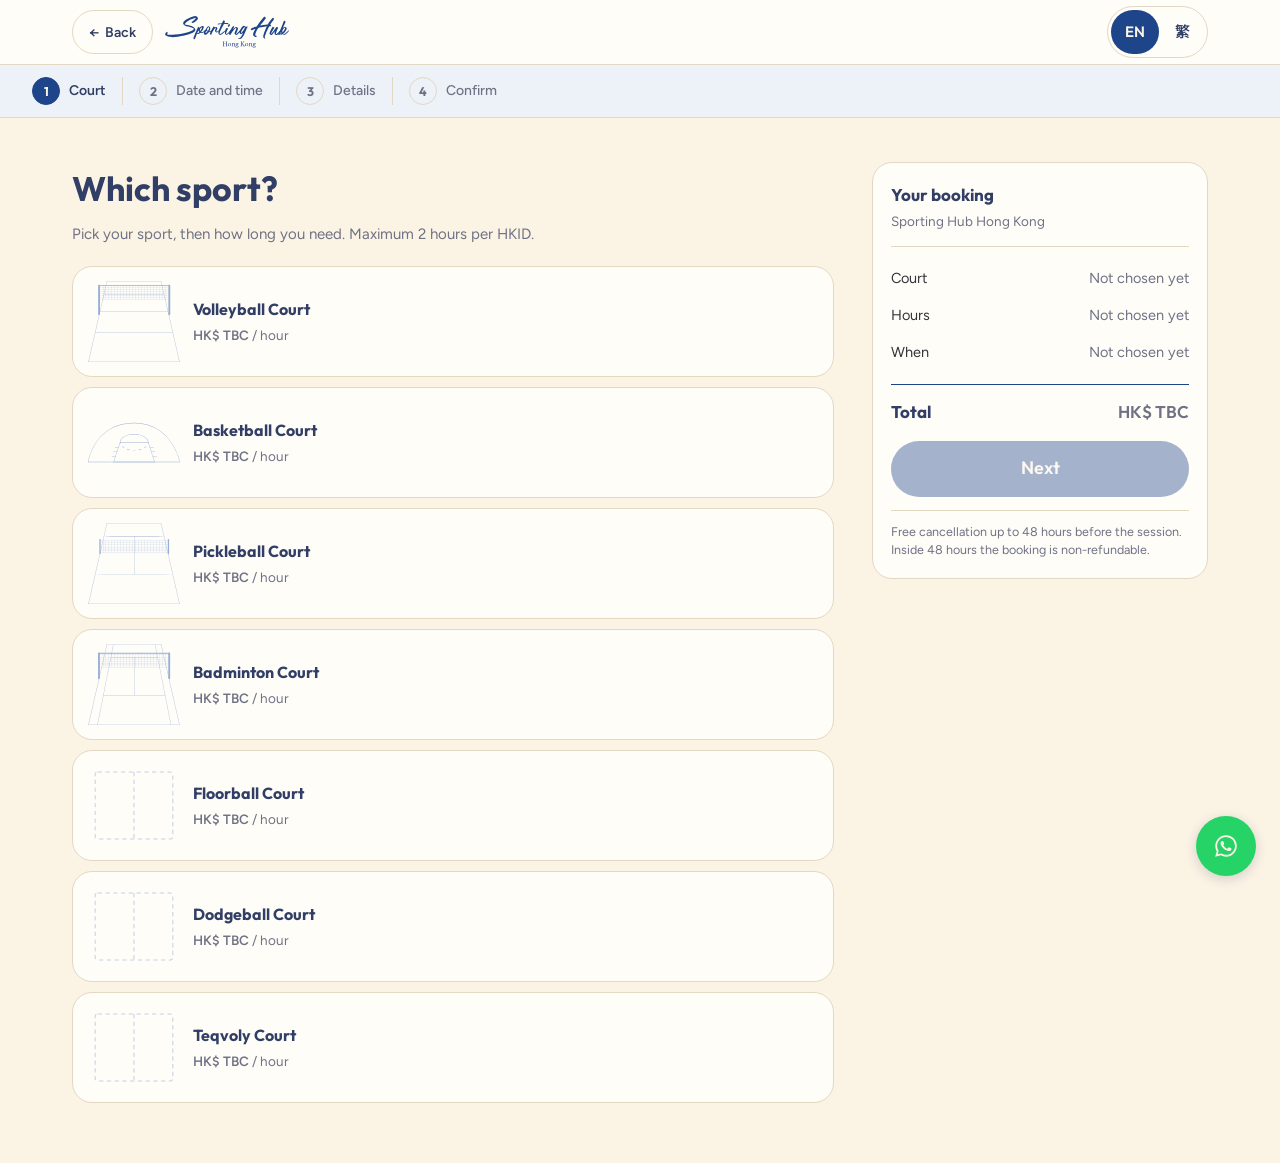
==== commit df7873bf: "Client review rounds 3 and 4 (2026-09-19, 2026-09-24): hours stepper and two timeslots, seven sports" ====
--- a/booking.html
+++ b/booking.html
@@ -1,5 +1,9 @@
 <!DOCTYPE html>
-<html lang="en" data-view="dev">
+<!-- data-view: the pre-boot value only; shared.js initView() sets the real one
+     from ?view= or localStorage. Client is the default since 2026-09-19, so
+     this matches index.html and the change-request callouts do not flash
+     before boot. -->
+<html lang="en" data-view="client">
 <head>
 <meta charset="utf-8">
 <meta name="viewport" content="width=device-width, initial-scale=1, viewport-fit=cover">
@@ -73,10 +77,13 @@
 <div class="bk"><div class="wrap in">
   <div>
 
-    <!-- S1  venue: court picker -->
+    <!-- S1  venue: court picker. Round 2 item 12: the selected court card
+         grows a quantity stepper (rendered by booking.js into #courtList),
+         which is a BACKEND CHANGE REQUEST. -->
     <section class="screen" id="s1">
       <h1 data-str="bk.s1_h"></h1>
       <p class="sub" data-str="bk.s1_sub"></p>
+      <div class="cr"><b data-str="bk.cr_l"></b><span data-str="bk.cr_qty"></span></div>
       <div class="opts" id="courtList"></div>
     </section>
 
@@ -93,6 +100,9 @@
       <h1 data-str="bk.s5_h"></h1>
       <p class="sub" data-str="bk.s5_sub"></p>
       <div class="cr"><b data-str="bk.cr_l"></b><span data-str="bk.cr_coach"></span></div>
+      <!-- Round 2 item 10: specialty filter chips, filled by booking.js from
+           the tags already on each coach. Client-side only. -->
+      <div class="chips" id="coachFilters" role="group" data-str-aria="bk.filter_aria"></div>
       <div class="opts" id="coachList"></div>
     </section>
 
@@ -108,7 +118,16 @@
       <h1 data-str="bk.s3_h"></h1>
       <p class="sub" id="s3sub"></p>
       <div class="chips" id="classChips"></div>
-      <div class="dates" id="dates3"></div>
+      <!-- round 4 N1: sport filter row, the client's "......" means the list continues -->
+      <div class="chips chips-sport" id="sportChips"></div>
+      <!-- round 4 N2: term courses pick a weekday, one-off events pick a date -->
+      <div id="dowWrap" hidden>
+        <p class="pick-h" data-str="bk.s3_day_h"></p>
+        <div class="chips" id="dow"></div>
+      </div>
+      <div id="dates3wrap">
+        <div class="dates" id="dates3"></div>
+      </div>
       <div class="opts" id="classList"></div>
     </section>
 
@@ -125,15 +144,48 @@
     <section class="screen" id="s6">
       <h1 data-str="bk.s6_h"></h1>
       <p class="sub" data-str="bk.s6_sub"></p>
+      <!-- round 4 N6: training classes should follow EVA's member registration
+           questions exactly (client, 2026-09-24). EVA's field list has not been
+           supplied, so the form is unchanged and this says why. -->
+      <div class="cr" id="crEva" hidden><b data-str="bk.cr_l"></b><span data-str="bk.cr_eva"></span></div>
       <div class="form">
         <div class="row2">
           <div><label class="fl" for="fFirst" data-str="bk.f_first"></label><input type="text" id="fFirst" autocomplete="given-name"></div>
           <div><label class="fl" for="fLast" data-str="bk.f_last"></label><input type="text" id="fLast" autocomplete="family-name"></div>
         </div>
+        <!-- round 3 A4 / round 4 N7: staff check ID at the door, same as LCSD -->
+        <div><label class="fl" for="fHkid" data-str="bk.f_hkid"></label><input type="text" id="fHkid" maxlength="4" data-str-ph="bk.f_hkid_ph" autocomplete="off"></div>
         <div><label class="fl" for="fEmail" data-str="bk.f_email"></label><input type="email" id="fEmail" placeholder="you@email.com" autocomplete="email"></div>
         <div><label class="fl" for="fPhone" data-str="bk.f_phone"></label><input type="tel" id="fPhone" placeholder="(852) 0000 0000" autocomplete="tel"></div>
-        <div><label class="fl" for="fNotes" data-str="bk.f_notes"></label><textarea id="fNotes" data-str-ph="bk.f_notes_ph"></textarea></div>
-        <label class="check"><input type="checkbox" id="cWaiver"><span data-str="bk.c_waiv"></span></label>
+        <!-- round 4 N7: workshop and certificate courses ask a fuller set -->
+        <div id="s6extra" hidden>
+          <div class="row2">
+            <div><label class="fl" for="fDob" data-str="bk.f_dob"></label><input type="date" id="fDob" autocomplete="bday"></div>
+            <div><label class="fl" for="fGender" data-str="bk.f_gender"></label>
+              <select id="fGender">
+                <option value="" data-str="bk.f_select"></option>
+                <option value="f" data-str="bk.g_female"></option>
+                <option value="m" data-str="bk.g_male"></option>
+                <option value="x" data-str="bk.g_other"></option>
+              </select></div>
+          </div>
+          <div><label class="fl" for="fHear" data-str="bk.f_hear"></label>
+            <select id="fHear">
+              <option value="" data-str="bk.f_select"></option>
+              <option value="friend" data-str="bk.h_friend"></option>
+              <option value="social" data-str="bk.h_social"></option>
+              <option value="search" data-str="bk.h_search"></option>
+              <option value="walk" data-str="bk.h_walk"></option>
+              <option value="other" data-str="bk.h_other"></option>
+            </select></div>
+        </div>
+        <!-- round 3 A5 / round 4 N7: dropped from court hire, kept for workshops -->
+        <div id="fNotesRow" hidden><label class="fl" for="fNotes" data-str="bk.f_notes"></label><textarea id="fNotes" data-str-ph="bk.f_notes_ph"></textarea></div>
+        <!-- round 3 A6 / round 4 N8: the words "terms and conditions" inside the
+             sentence are the link. booking.js wraps them at render time, because
+             the sentence itself is a translated string and the phrase sits in a
+             different position in each language. -->
+        <label class="check"><input type="checkbox" id="cWaiver"><span id="waiverText"></span></label>
         <label class="check"><input type="checkbox" id="cMkt"><span data-str="bk.c_mkt"></span></label>
         <p class="warn" id="fWarn" data-str="bk.s6_warn"></p>
       </div>
@@ -145,6 +197,8 @@
       <p class="sub" data-str="bk.s7_sub"></p>
       <div id="s7lines"></div>
       <div class="cr" style="margin-top:18px"><b data-str="bk.cr_l"></b><span data-str="bk.cr_pay"></span></div>
+      <!-- round 4 N11: coaching and court hire are separate lines in one transaction -->
+      <div class="cr"><b data-str="bk.cr_l"></b><span data-str="bk.cr_split"></span></div>
     </section>
 
     <!-- S8  success -->
@@ -153,6 +207,13 @@
       <h1 data-str="bk.s8_h"></h1>
       <p class="sub" data-str="bk.s8_sub"></p>
       <div class="recap" id="recap"></div>
+      <!-- Round 2 item 11: add to calendar. Both hrefs are built by
+           booking.js from the booked date, time and duration. -->
+      <div class="cal-row">
+        <a class="btn btn-ghost" id="gcal" href="#" target="_blank" rel="noopener" data-str="bk.s8_gcal"></a>
+        <a class="callink" id="ics" href="#" download="sporting-hub-booking.ics" data-str="bk.s8_ics"></a>
+      </div>
+      <div class="cr"><b data-str="bk.cr_l"></b><span data-str="bk.cr_cal"></span></div>
       <div style="display:flex;gap:10px;flex-wrap:wrap">
         <a class="btn btn-primary" href="index.html" data-str="bk.s8_home"></a>
         <a class="btn btn-ghost" href="booking.html" data-str="bk.s8_again"></a>
@@ -174,13 +235,23 @@
 
 <!-- mobile bar -->
 <div class="bar" id="bar">
-  <div class="amt"><div class="l" data-str="bk.sum_total"></div><div class="v price-tbc" id="barTotal">HK$ TBC</div></div>
+  <div class="amt"><div class="l" data-str="bk.sum_total"></div><div class="v price-tbc" id="barTotal">HK$ TBC<span id="barQty"></span></div></div>
   <button class="btn btn-primary" id="barNext" data-str="bk.next"></button>
 </div>
 
 <a class="wa-float" id="waFloat" href="#" target="_blank" rel="noopener" data-str-aria="bk.wa_aria">
   <svg viewBox="0 0 24 24" aria-hidden="true"><path d="M12.04 2C6.58 2 2.13 6.45 2.13 11.91c0 1.75.46 3.45 1.32 4.95L2 22l5.25-1.38a9.9 9.9 0 004.79 1.22h.01c5.46 0 9.91-4.45 9.91-9.91 0-2.65-1.03-5.14-2.9-7.01A9.82 9.82 0 0012.04 2zm0 18.15h-.01a8.2 8.2 0 01-4.19-1.15l-.3-.18-3.12.82.83-3.04-.2-.31a8.2 8.2 0 01-1.26-4.38c0-4.54 3.7-8.24 8.25-8.24a8.2 8.2 0 015.83 2.42 8.19 8.19 0 012.41 5.83c0 4.54-3.7 8.23-8.24 8.23zm4.52-6.16c-.25-.13-1.47-.72-1.69-.81-.23-.08-.39-.12-.56.13-.16.24-.64.8-.79.97-.14.16-.29.18-.54.06-.25-.13-1.05-.39-1.99-1.23-.74-.66-1.23-1.47-1.38-1.72-.14-.25-.01-.38.11-.5.11-.11.25-.29.37-.43.13-.15.17-.25.25-.41.08-.17.04-.31-.02-.43-.06-.13-.56-1.35-.77-1.84-.2-.49-.4-.42-.56-.43h-.47c-.17 0-.43.06-.66.31-.22.25-.87.85-.87 2.07s.89 2.4 1.02 2.56c.12.17 1.75 2.67 4.23 3.74.59.26 1.05.41 1.41.52.59.19 1.13.16 1.56.1.47-.07 1.47-.6 1.68-1.18.21-.58.21-1.07.14-1.18-.06-.11-.22-.17-.47-.29z"/></svg>
 </a>
+
+<!-- round 4 N8 + round 3 A6: the full terms, one body per booking category.
+     The real legal copy is a client deliverable; this shows where it sits. -->
+<div class="tc-panel" id="tcPanel" hidden>
+  <div class="tc-card" role="dialog" aria-modal="true" aria-labelledby="tcTitle">
+    <h2 id="tcTitle"></h2>
+    <p id="tcText"></p>
+    <button type="button" class="btn btn-primary" id="tcClose" data-str="bk.tc_close"></button>
+  </div>
+</div>
 
 <script src="strings.js"></script>
 <script src="shared.js"></script>
--- a/booking.css
+++ b/booking.css
@@ -1,4 +1,4 @@
-/* Sporting Hub Hong Kong — prototype v2 booking flow skin
+/* Sporting Hub Hong Kong, prototype v2 booking flow skin
    Source: v1 booking.html's own inline <style> block (lines 11-175 of
    html/prototype/booking.html), which held almost all of the booking flow's
    visual rules (.bk-head, .rail, .opt, .tag, .chip, .date, .slotgrid,
@@ -218,12 +218,22 @@
 
 /* ============ filter chips ============ */
 .chips{ display:flex; gap:7px; flex-wrap:wrap; margin-bottom:16px; }
-/* .chip min-height stays 36px per the inventory ("already 36px min-height
-   in the source; preserve as is unless told otherwise"), not the 44px tap
-   rule applied elsewhere. */
+/* Round 2 (2026-09-19): min-height goes from the inventory's carried-over
+   36px to the design system's 44px minimum (DESIGN.md, Spacing and layout:
+   "Tap targets 44px minimum"). The inventory froze 36px for a reskin that
+   added no chips; round 2 adds a fourth category chip on s3 and a whole new
+   coach filter row on s5, and the round 2 brief restates the 44px rule for
+   every new tap target. One value for both rows beats a 36px row on one
+   screen and a 44px row on the next. */
+/* A flex item may shrink below its content width, and CJK has a break
+   opportunity between every character, so a Chinese chip collapsed to one
+   character per line (round 2 shipped this; found in round 4 QA). Keeping the
+   label on one line and refusing to shrink fixes both locales, and the row
+   already wraps. */
 .chip{
   border:1px solid var(--hairline); background:transparent; border-radius:var(--r-pill); padding:7px 14px;
-  font:600 13.5px Figtree,"Noto Sans TC",sans-serif; color:var(--charcoal); cursor:pointer; min-height:36px;
+  font:600 13.5px Figtree,"Noto Sans TC",sans-serif; color:var(--charcoal); cursor:pointer; min-height:44px;
+  white-space:nowrap; flex:0 0 auto;
 }
 .chip:hover{ border-color:var(--sideline-navy); }
 .chip.on{ background:var(--sideline-navy); border-color:var(--sideline-navy); color:var(--court-cream); }
@@ -271,6 +281,41 @@
 .check input{ margin-top:3px; width:17px; height:17px; flex:none; accent-color:var(--sideline-navy); }
 .warn{ color:var(--err); font-size:14px; font-weight:500; display:none; }
 .warn.on{ display:block; }
+
+/* ============ round 4: new controls ============ */
+/* N1: the sport filter row sits directly under the category chips, so it
+   reads as a second level of the same filter rather than a new section. */
+.chips-sport{ margin-top:-6px; }
+/* N2: heading above the weekday picker for term courses */
+.pick-h{
+  font:600 13.5px Figtree,"Noto Sans TC",sans-serif; color:var(--charcoal);
+  margin:0 0 8px; opacity:.75;
+}
+.chip:disabled{ opacity:.35; cursor:default; }
+.chip:disabled:hover{ border-color:var(--hairline); }
+
+/* N8: the words "terms and conditions" inside the waiver sentence are the
+   link. A <span role="button"> rather than a <button>, because a button is an
+   atomic inline-block: a long phrase would sit on its own line instead of
+   flowing inside the sentence. */
+.tc-open{
+  color:var(--sideline-navy); text-decoration:underline; text-underline-offset:2px;
+  cursor:pointer;
+}
+.tc-open:focus-visible{ outline:2px solid var(--sideline-navy); outline-offset:2px; }
+.check > span{ display:block; }
+.tc-panel{
+  position:fixed; inset:0; z-index:200; background:rgba(20,28,44,.46);
+  display:flex; align-items:center; justify-content:center; padding:20px;
+}
+.tc-panel[hidden]{ display:none; }
+.tc-card{
+  background:var(--raised-cream); border:1px solid var(--hairline);
+  border-radius:var(--r-card); padding:24px; max-width:460px; width:100%;
+  max-height:80vh; overflow:auto;
+}
+.tc-card h2{ font-size:20px; margin:0 0 12px; }
+.tc-card p{ font-size:14.5px; line-height:1.6; margin:0 0 18px; color:var(--charcoal); }
 
 /* ============ summary (desktop aside + s7 injected block) ============ */
 .summary{
@@ -326,6 +371,72 @@
   color:var(--sideline-navy); font-size:11.5px; display:block; margin-bottom:3px; font-weight:700;
 }
 html[lang="zh-Hant"] .cr b{ font-family:"Noto Sans TC",sans-serif; letter-spacing:0; }
+/* Client view (2026-09-09): the three change-request callouts are notes for
+   Edward's team, not for Suki. Hidden alongside .tbc when the shared view key
+   is 'client' (set by index.html's panel or ?view=client on either page). */
+html[data-view="client"] .cr{ display:none !important; }
+
+/* ============ round 2, client review 2026-09-19 ============
+   Five additions, all built from the same tokens and the same .opt / .chip /
+   .btn atoms already in this file. Nothing above this block changed except
+   .chip's min-height. */
+
+/* ---- item 12: court quantity stepper ----
+   .opt is a <button>, so the stepper cannot sit inside it (a button may not
+   contain buttons). It renders as the next item in the .opts grid and is
+   merged into the selected card instead: the 10px grid gap is cancelled, the
+   top border dropped, only the bottom corners rounded, and the same 5% navy
+   wash .opt.sel uses so the two read as one card. The card gives up its own
+   shadow while the stepper is attached, so the pair casts one shadow at the
+   bottom rather than a seam across the middle. */
+.opt.sel.has-qty{ border-bottom-left-radius:0; border-bottom-right-radius:0; box-shadow:none; }
+.qty{
+  margin-top:-10px; background:rgba(30,68,137,.05);
+  border:1.5px solid var(--sideline-navy); border-top:0;
+  border-radius:0 0 var(--r-card) var(--r-card); box-shadow:var(--shadow-float);
+  padding:10px 15px 12px; display:flex; align-items:center; gap:12px;
+}
+.qty-l{ font-family:var(--f-display); font-weight:600; font-size:14px; color:var(--deep-navy); }
+.qty-ctl{ margin-left:auto; display:flex; align-items:center; gap:6px; }
+.qty-b{
+  width:44px; height:44px; min-height:44px; flex:none; border-radius:var(--r-pill);
+  border:1px solid var(--hairline); background:var(--raised-cream); color:var(--sideline-navy);
+  display:flex; align-items:center; justify-content:center; cursor:pointer;
+  transition:border-color var(--dur) var(--ease);
+}
+.qty-b:hover:not(:disabled){ border-color:var(--sideline-navy); }
+.qty-b:disabled{ opacity:.4; cursor:not-allowed; }
+.qty-b svg{ width:16px; height:16px; }
+.qty-v{
+  font-family:var(--f-display); font-weight:700; font-size:17px; color:var(--deep-navy);
+  min-width:30px; text-align:center;
+}
+
+/* ---- item 9: coach line on the class session cards ----
+   Its own line under the description, not another .d: the client asked to see
+   who is responsible, so it reads as a person, with the same neutral avatar
+   glyph the coach cards use at a smaller size. */
+.opt .cl{
+  display:flex; align-items:flex-start; gap:7px; margin-top:7px;
+  font-size:13px; font-weight:500; color:var(--deep-navy);
+}
+.opt .cl-av{
+  width:22px; height:22px; border-radius:50%; flex:none; background:var(--cool-panel);
+  border:1px solid var(--hairline); color:var(--sideline-navy);
+  display:flex; align-items:center; justify-content:center;
+}
+.opt .cl-av svg{ width:13px; height:13px; }
+/* the coach value is the one summary value long enough to need two lines */
+.li .v .wrapv{ display:inline-block; white-space:normal; }
+
+/* ---- item 11: add to calendar row on s8 ---- */
+.cal-row{ display:flex; align-items:center; gap:14px; flex-wrap:wrap; margin-bottom:18px; }
+.callink{
+  display:inline-flex; align-items:center; min-height:44px; padding:0 2px;
+  font-family:var(--f-display); font-weight:600; font-size:15px; color:var(--sideline-navy);
+  border-bottom:1px solid transparent;
+}
+.callink:hover{ border-bottom-color:var(--sideline-navy); }
 
 /* ============ success screen ============ */
 .done-mark{ width:64px; height:64px; border-radius:50%; background:var(--ok); display:flex; align-items:center; justify-content:center; margin-bottom:18px; }
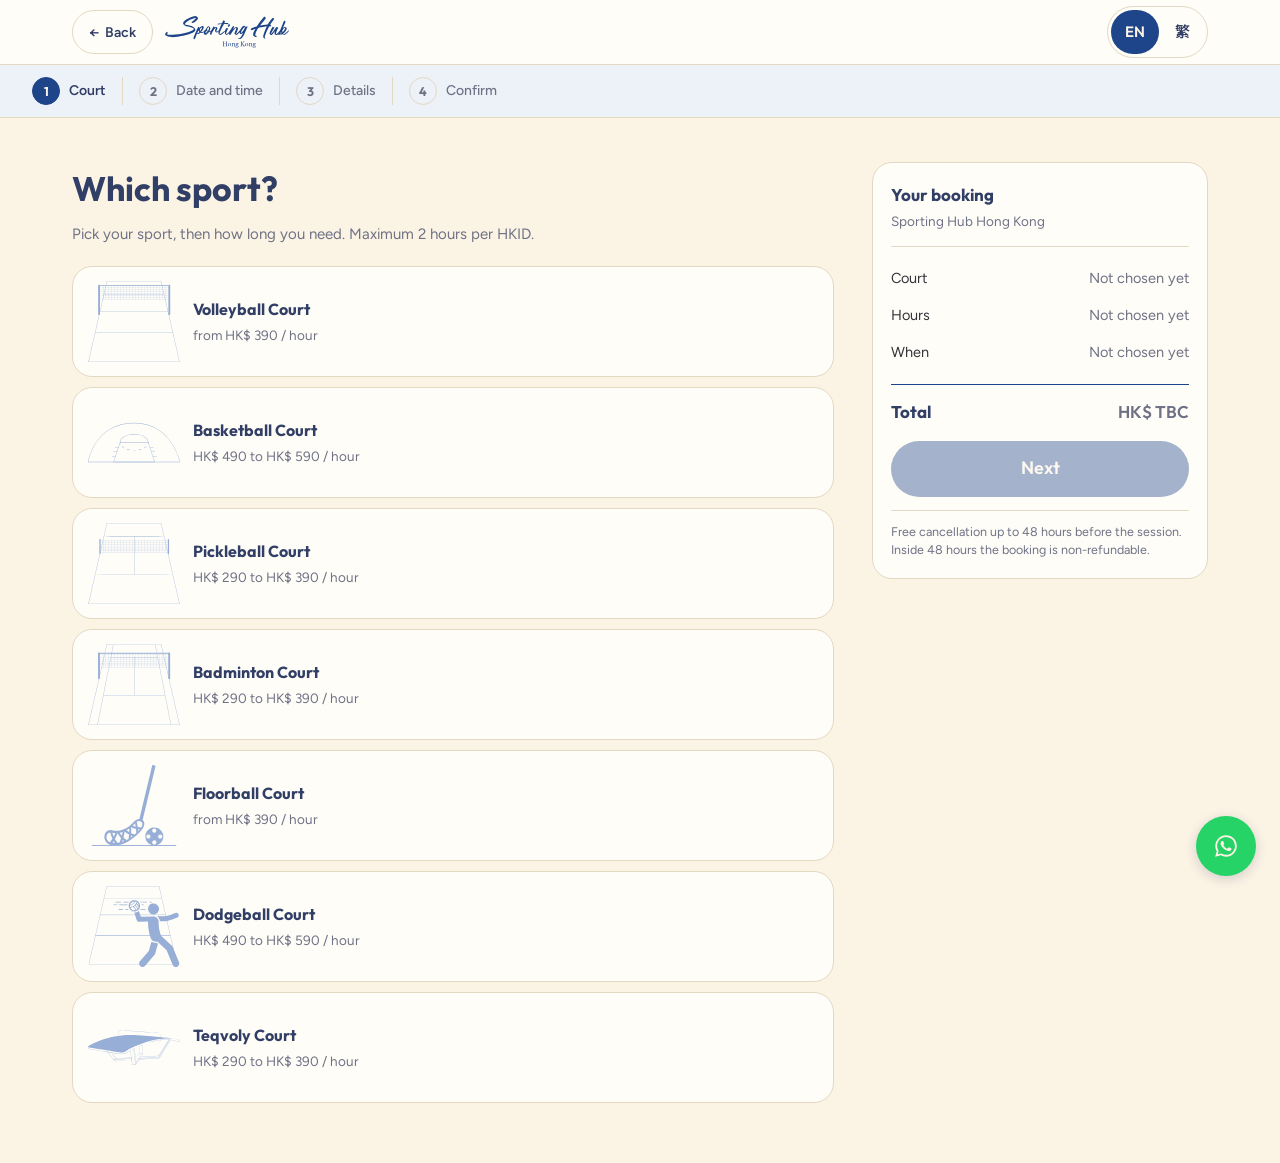
==== commit e660aade: "Round 5: court hire prices, coming-soon page, venue renders - Landing: court hire table from the cli" ====
--- a/booking.html
+++ b/booking.html
@@ -138,6 +138,7 @@
       <div class="dates" id="dates2"></div>
       <div class="slotgrid" id="slots"></div>
       <p class="meta" style="margin-top:14px" data-str="bk.s2_note"></p>
+      <p class="meta" style="margin-top:6px" id="s2rates" hidden></p>
     </section>
 
     <!-- S6  contact -->
--- a/tokens.css
+++ b/tokens.css
@@ -28,6 +28,9 @@
   /* photo scrim gradients */
   --scrim-bottom: linear-gradient(180deg, rgba(17,37,72,0) 35%, rgba(17,37,72,.66) 100%);
   --scrim-top: linear-gradient(180deg, rgba(17,37,72,.45), rgba(17,37,72,0) 30%);
+  /* round 5 (2026-09-25 call): the transparent nav's cream labels need at
+     least .62 behind the whole 72px nav row, then the wash fades out */
+  --scrim-nav: linear-gradient(180deg, rgba(17,37,72,.72) 0, rgba(17,37,72,.62) 72px, rgba(17,37,72,0) 100%);
 
   /* ---------- radius tokens: use these seven and nothing else (plus 50% for circles) ---------- */
   --r-pill: 999px;
--- a/booking.css
+++ b/booking.css
@@ -448,3 +448,33 @@
 .recap .watermark{ position:absolute; right:-24px; bottom:-20px; width:150px; height:133px; color:var(--court-line-blue); opacity:.16; pointer-events:none; }
 .recap .watermark svg{ width:150px; height:133px; }
 .recap .li{ position:relative; z-index:1; }
+
+/* ============ round 5 (2026-10-04): court prices in the booking flow ============ */
+/* Court A / Court B for volleyball and floorball: joined to the selected card
+   and the hours stepper as one panel, like .qty (which keeps its own -10px
+   pull-up to close the grid gap, so both pull up the same way). */
+.csize{
+  margin-top:-10px; background:rgba(30,68,137,.05);
+  border:1.5px solid var(--sideline-navy); border-top:0; border-bottom:0;
+  padding:10px 15px 6px; display:flex; flex-wrap:wrap; align-items:center; gap:8px 10px;
+}
+.csize-l{ font-family:var(--f-display); font-weight:600; font-size:14px; color:var(--deep-navy); flex:0 0 100%; }
+@media(min-width:620px){ .csize-l{ flex:none; margin-right:4px; } }
+.csize-b{
+  min-height:44px; padding:6px 16px; border-radius:var(--r-pill); cursor:pointer;
+  border:1px solid var(--hairline); background:var(--raised-cream); color:var(--deep-navy);
+  display:inline-flex; flex-direction:column; align-items:flex-start; justify-content:center; text-align:left;
+  transition:border-color var(--dur) var(--ease);
+}
+.csize-b:hover{ border-color:var(--sideline-navy); }
+.csize-b[aria-pressed="true"]{ background:var(--sideline-navy); border-color:var(--sideline-navy); color:var(--court-cream); }
+.csize-b .cs-t{ font-family:var(--f-display); font-weight:600; font-size:14.5px; line-height:1.2; }
+.csize-b .cs-p{ font-size:12.5px; font-weight:500; opacity:.8; line-height:1.3; }
+.csize + .qty{ border-top:1px dashed rgba(30,68,137,.25); }
+
+/* Each slot carries its own price on a court booking: peak and off-peak
+   differ, so the price sits on the hour rather than in a rule to decode. */
+.tslot{ display:flex; flex-direction:column; align-items:center; justify-content:center; gap:1px; padding:6px 4px; }
+.tslot .tp{ font-size:12px; font-weight:500; color:var(--meta-grey); line-height:1.2; }
+.tslot.on .tp{ color:rgba(251,243,228,.85); }
+.tslot:disabled .tp{ color:inherit; }
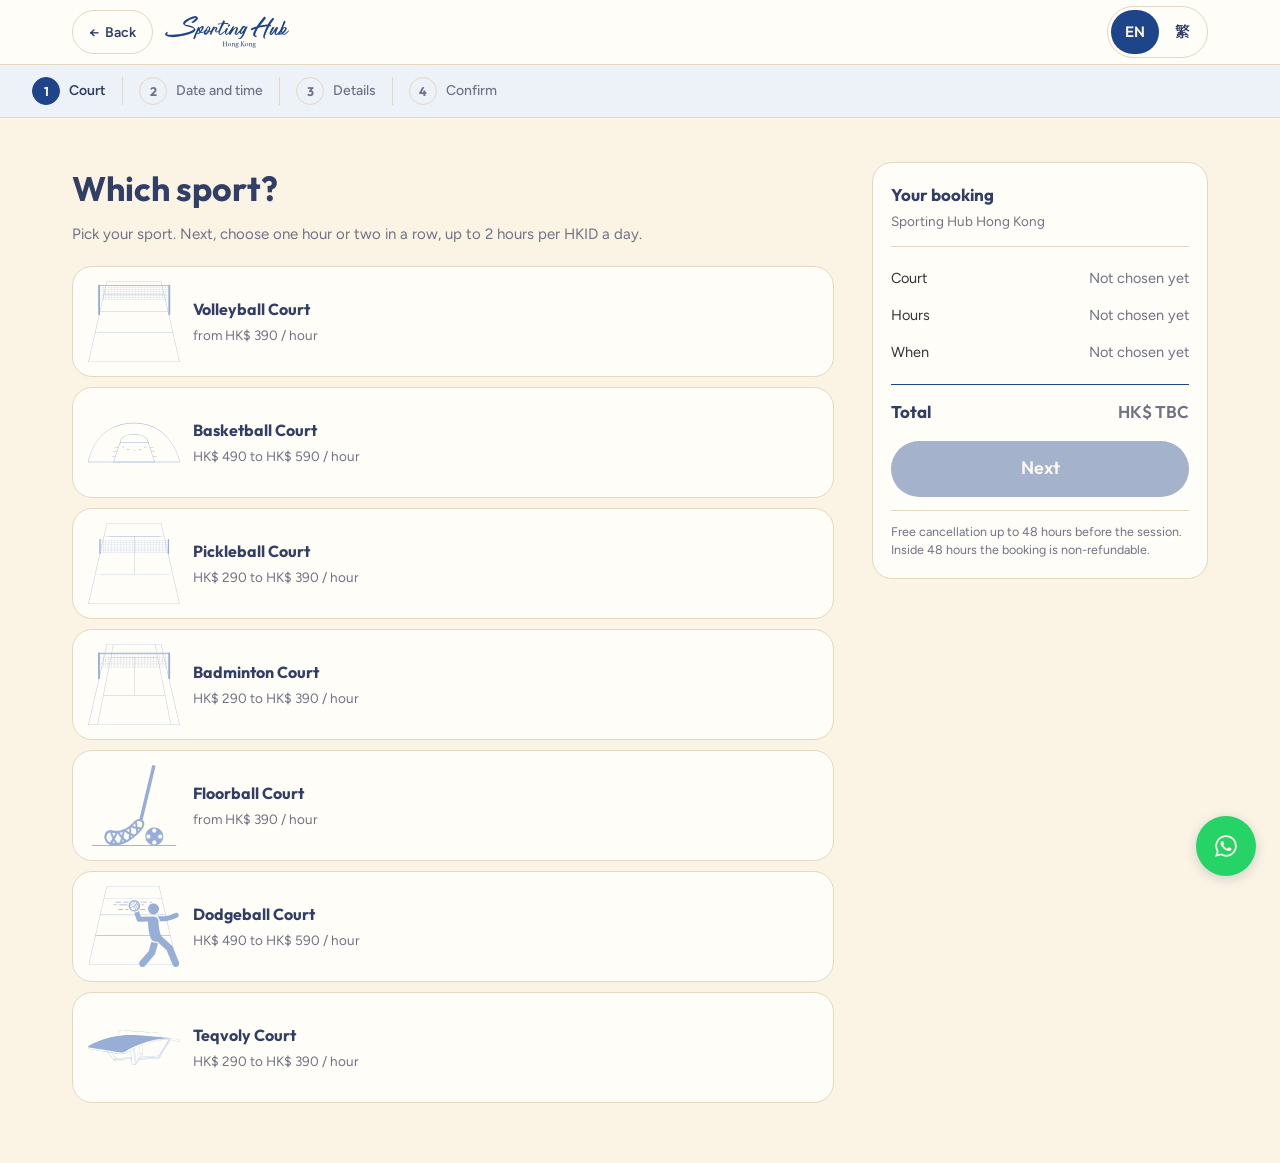
==== commit 075560c2: "Round 6: December opening, Non-peak, court sizes, find-us facts and map, shop coming soon, continuou" ====
--- a/booking.html
+++ b/booking.html
@@ -137,7 +137,7 @@
       <p class="sub" id="s2sub"></p>
       <div class="dates" id="dates2"></div>
       <div class="slotgrid" id="slots"></div>
-      <p class="meta" style="margin-top:14px" data-str="bk.s2_note"></p>
+      <p class="meta" style="margin-top:14px" id="s2note" data-str="bk.s2_note"></p>
       <p class="meta" style="margin-top:6px" id="s2rates" hidden></p>
     </section>
 
--- a/booking.css
+++ b/booking.css
@@ -262,6 +262,11 @@
 }
 .tslot:hover:not(:disabled){ border-color:var(--sideline-navy); }
 .tslot.on{ background:var(--sideline-navy); border-color:var(--sideline-navy); color:var(--court-cream); }
+/* Round 6: the free hour either side of a single pick, tap it for two hours */
+.tslot.adj{ border:1.5px dashed var(--sideline-navy); }
+/* the notes under the grid: Charcoal (Meta grey is 4.3:1 on cream), clear of the WhatsApp button on phones */
+#s2note, #s2rates{ color:var(--charcoal); }
+@media(max-width:619px){ #s2note, #s2rates{ padding-right:64px; } }
 .tslot:disabled{
   background:var(--hairline); border-color:var(--hairline); color:var(--meta-grey); cursor:not-allowed; text-decoration:line-through;
 }
@@ -390,6 +395,10 @@
    shadow while the stepper is attached, so the pair casts one shadow at the
    bottom rather than a seam across the middle. */
 .opt.sel.has-qty{ border-bottom-left-radius:0; border-bottom-right-radius:0; box-shadow:none; }
+/* Round 6: the hours stepper is gone (.qty rules below are unused). A
+   two-court sport's card now joins only its Court A / B panel, which
+   closes the pair at the bottom. */
+.opt.sel.has-panel{ border-bottom-left-radius:0; border-bottom-right-radius:0; box-shadow:none; }
 .qty{
   margin-top:-10px; background:rgba(30,68,137,.05);
   border:1.5px solid var(--sideline-navy); border-top:0;
@@ -455,8 +464,9 @@
    pull-up to close the grid gap, so both pull up the same way). */
 .csize{
   margin-top:-10px; background:rgba(30,68,137,.05);
-  border:1.5px solid var(--sideline-navy); border-top:0; border-bottom:0;
-  padding:10px 15px 6px; display:flex; flex-wrap:wrap; align-items:center; gap:8px 10px;
+  border:1.5px solid var(--sideline-navy); border-top:0;
+  border-radius:0 0 var(--r-card) var(--r-card); box-shadow:var(--shadow-float);
+  padding:10px 15px 12px; display:flex; flex-wrap:wrap; align-items:center; gap:8px 10px;
 }
 .csize-l{ font-family:var(--f-display); font-weight:600; font-size:14px; color:var(--deep-navy); flex:0 0 100%; }
 @media(min-width:620px){ .csize-l{ flex:none; margin-right:4px; } }
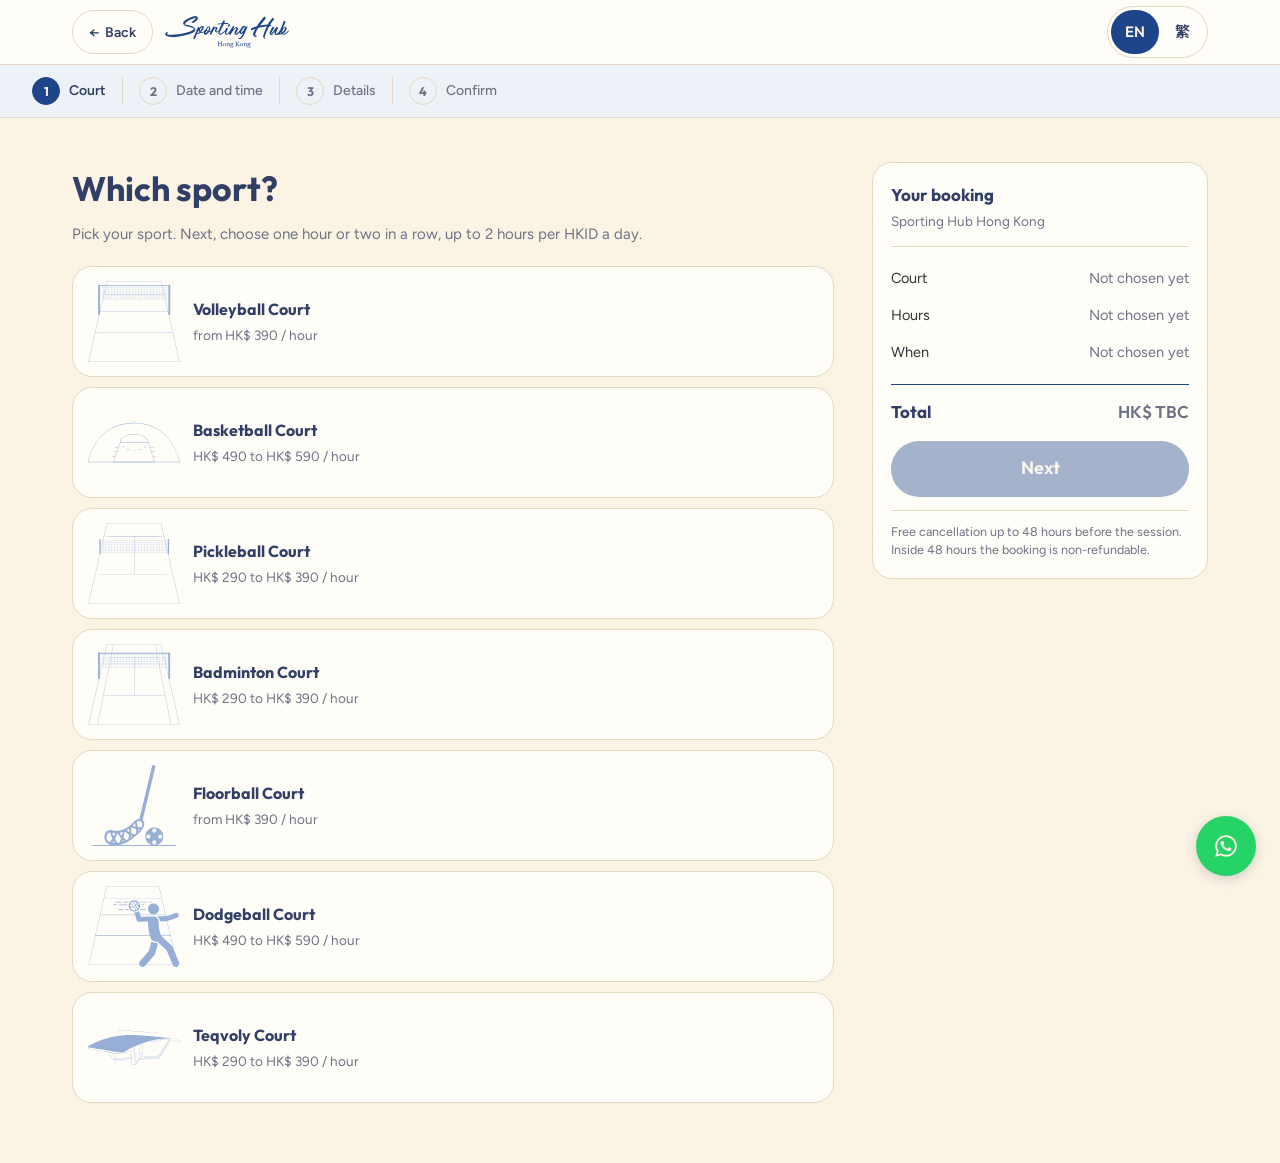
==== commit 19ab1d28: "New logo from Suki (Logo.ai): Hong Kong centred under the script; nav, footer and hero lockups" ====
--- a/booking.html
+++ b/booking.html
@@ -22,46 +22,7 @@
 <header class="bk-head">
   <div class="wrap in">
     <button class="backbtn" id="back">&larr; <span data-str="bk.back"></span></button>
-    <a class="nav-lockup" href="index.html" aria-label="Sporting Hub Hong Kong, home"><svg data-name="Layer 2" xmlns="http://www.w3.org/2000/svg" viewBox="0 0 157.51 40.43">
-  <defs>
-    <style>
-      .cls-1 {
-        fill: currentColor;
-      }
-    </style>
-  </defs>
-  <g data-name="Layer 1">
-    <g>
-      <g>
-        <g>
-          <path class="cls-1" d="M3.51,21.42c0,.39-.72,1.65-.93,2.1,1.35.15,2.61.3,3.99.3,7.17,0,22.56-1.92,28.62-5.82.51-.33,1.44-1.2,1.44-1.86,0-1.53-8.19-2.91-9.63-3.24-1.62-.36-4.02-2.04-4.02-3.66,0-3.96,12.15-9.24,15.45-9.24,1.41,0,3.48,1.71,3.48,3.03,0,1.77-5.31,5.88-7.05,5.88-.48,0-1.11-.81-1.38-1.17,1.86-.3,7.98-6.39,4.53-5.31-4.5,1.35-10.8,3.84-13.11,8.07,4.44,1.89,10.38,1.05,13.29,5.64.21.39.39.81.39,1.26,0,5.94-24.66,9.51-29.4,9.51-2.04,0-9.18-.69-9.18-3.9,0-.54,1.86-2.55,2.28-3.03.39.3,1.23.96,1.23,1.44Z"/>
-          <path class="cls-1" d="M43.32,15.39c.78-.78,3.3-2.58,4.44-2.58.72,0,1.53.72,1.53,1.53,0,.87-1.23,3.99-3.63,5.97,1.53.99,4.5-1.47,5.37-2.61.42.12.72.72.15,1.38-2.61,3.06-5.64,2.76-6.18,2.16-.63.57-2.04,1.74-3.21,1.74-.45,0-.87-.33-1.29-.54-.39,1.02-2.22,7.05-3,7.05-.45,0-1.41-.39-1.41-.93,0-1.08,4.98-12.84,6.12-14.79.96.3,1.59.54,1.11,1.62ZM42.9,18.06c-.57.93-1.98,3.21-2.04,3.84,1.32-.03,2.19-.87,2.85-1.65-.75-.72-.75-1.92-.81-2.19ZM47.25,14.37v-.12c-2.97.96-3.42,3.39-2.58,5.01.87-.84,2.58-3.66,2.58-4.89Z"/>
-          <path class="cls-1" d="M59.28,17.73c.27.15.3.36.33.69.09,1.29-3.06,2.13-3.9,2.13-.48.06-2.52,3.3-4.14,3.42-.72.06-2.22-.99-2.28-1.71-.12-1.65,1.5-5.28,2.31-5.22.27.03.42.15.48-.09.42-1.56,1.41-3.9,3.15-4.05,1.11-.09,2.22,1.47,2.28,2.46.06.96-.18,2.79-1.26,4.14.93-.06,2.28-.69,3.03-1.77ZM52.74,18.63c-.39.33-1.38,2.46-1.23,2.91.15.42,1.65-.42,2.58-1.83-.54-.09-1.17-.51-1.35-1.08ZM55.89,14.01c-1.86.6-3.54,3.87-1.5,5.1,1.11-1.35,2.07-3.39,1.5-5.1Z"/>
-          <path class="cls-1" d="M69.12,18.57c-.66,1.08-2.43,2.31-3.75,2.31-.9,0-1.74-1.32-1.8-2.25-.03-.81.42-1.56.72-2.34.54-1.26.51-1.68-.03-1.23-2.82,2.16-5.4,8.43-5.58,9.24-.54-.3-1.68-.6-1.71-1.29-.09-1.32,4.17-9.72,4.98-9.72.36,0,1.08.78,1.29,1.05.36-.12,1.08-.48,1.44-.48.6,0,1.8.75,1.83,1.38.09,1.08-.81,2.46-1.17,3.36-.54,1.38.36,2.16,3.63-.96.3.36.42.54.15.93Z"/>
-          <path class="cls-1" d="M74.85,10.11c-1.98,3.75-5.46,9.75-5.4,12.15,0,.57.45.6.84.48,1.86-.6,5.52-3.96,6.72-5.01l.3.42c-.93,1.38-5.13,5.91-6.81,5.91-1.29,0-2.7-1.08-2.73-2.4-.06-1.95,2.13-7.29,4.11-11.46-1.65.12-3.24.33-4.86.6l-.3-.54c.36-.39,2.85-.72,5.58-.93.78-1.65,1.53-3.03,2.01-3.84.69.36,1.86,1.08,1.89,1.59,0,.3-.33,1.05-.84,2.07,1.77-.09,3.27-.12,3.84-.12.81.03,1.32.12,1.26.9,0,.18-.03.39-.09.57-2.01-.3-3.78-.39-5.52-.39Z"/>
-          <path class="cls-1" d="M78.54,15.15c.57.27,1.89.51,1.53,1.23-.96,1.71-1.5,2.28-2.07,4.32-1.65,5.37,2.91-.15,5.55-3.06.27.09.24.09.48.24-.51,1.62-3.54,5.94-5.4,5.94-.63,0-1.11-.09-1.5-.27-1.35-.63-1.05-2.76-.93-3.9.21-1.8.9-3.18,1.68-4.05.27-.27.51-.42.66-.45ZM81.42,10.44c.51,0,1.29.39,1.29.9,0,.45-1.5,2.4-2.01,2.4-1.83,0-.36-1.35-.36-2.19,0-.45.54-1.11,1.08-1.11Z"/>
-          <path class="cls-1" d="M83.55,23.16c-.18.3-.33.87-.69.87-.09,0-.18-.06-.27-.09-.3-.45-1.38-.51-1.38-1.23,0-1.89,4.05-9.06,5.67-10.05.27.06,1.02.63,1.02,1.02,0,.24-1.65,3.06-1.8,3.36.93-.9,3.33-3.15,4.44-3.15.96,0,2.25.96,2.25,2.04,0,1.53-2.31,5.46-2.31,6.54,0,1.53,2.43-1.71,5.37-4.86.3.18.51.33.51.72,0,.84-4.59,5.76-5.58,5.76-.84,0-2.4-.81-2.43-1.8-.12-2.82,2.01-4.26,2.22-6.57,0-2.19-3.57,1.74-7.02,7.44Z"/>
-          <path class="cls-1" d="M94.26,28.11c2.16,0,4.53-5.4,5.19-7.08-.69.54-1.71,1.95-2.64,1.95-.99,0-2.31-.93-2.31-1.98,0-2.07,3.48-8.7,5.73-8.7.81,0,2.28,1.17,2.55,1.92.18-.09,1.05-1.2,1.23-1.2.3,0,.75.48.99.66-.51.9-1.68,3.51-2.1,4.44-1.2,2.64-4.08,11.19-7.77,11.19-.57,0-2.28-.63-2.28-1.29,0-.15.12-.36.18-.48.36.15.84.57,1.23.57ZM100.92,14.34c-1.83.75-4.17,5.19-4.44,7.11-.15,1.86,7.26-8.49,4.44-7.11Z"/>
-        </g>
-        <g>
-          <path class="cls-1" d="M125.54,1.19c.93-.71,2.39-.36,2.39,1.74,0,.63-6.18,8.07-7.14,9.27,2.76-.54,6.15-.96,8.94-1.26.6-.06.93-.27,1.23-.78.75-1.29,5.04-7.74,6.39-7.8.36.15,1.14,1.05,1.14,1.47,0,.21-1.23,1.98-1.44,2.52-.78.27-2.85,3.78-3.45,4.68.66.09,1.5.96,1.05,1.65-.3.48-.45.57-.66.57-.42,0-.72-.6-.99-.6-.96,0-6.39,12.3-6.39,14.43,0,.42.63.96.93,1.23-.18.18-.42.33-.72.33-.93,0-2.07-1.35-2.07-2.31,0-3.27,3.24-10.17,4.71-13.38-3,.42-6.66,1.14-9.63,1.74-2.01.42-4.2,5.61-4.8,7.5-.21.69-.42,1.35-.42,2.07l.03.51,2.16.66c-.33.6-.84,1.23-1.59,1.23-.36,0-.69-.15-1.02-.3-1.62-.81-2.28-1.14-2.28-3.09,0-2.37,2.04-4.83,2.91-7.05-1.56.6-3.21,1.02-4.59,1.98-.57-.15-.93-.57-1.23-1.08-.45-1.23,4.74-3.06,6.15-3.33.54-.09,1.17-.36,1.47-.81,2.16-3.3,3.97-6.08,6.61-8.96l2.31-2.83Z"/>
-          <path class="cls-1" d="M143.83,14.81c-1.08,1.98-1.95,3.93-2.55,6.09-1.47,4.86,2.79-.36,5.28-2.82.27.09.24.09.48.24-.51,1.62-3.54,5.94-5.4,5.94-2.76,0-2.7-1.86-2.37-4.86-.69.93-2.76,4.83-3.9,4.83-1.05,0-2.61-.72-2.61-1.89,0-1.86,3.03-7.41,4.08-8.82,2.04.72,2.4,1.2,2.25,1.41-2.94,4.02-5.46,8.91-3.9,7.74,1.11-.63,5.7-8.46,6.81-8.61.33,0,1.62.54,1.83.75Z"/>
-          <path class="cls-1" d="M157.51,18.74c-.57,1.44-4.41,5.22-6.06,5.22-.87,0-2.13-.81-2.76-.69-.33.06-.81.54-1.17.54-.63,0-1.11-.36-1.47-.69-.39.39-.75.99-1.35.99-.42,0-.81-.18-1.2-.21.15-.57.45-.87.69-1.38,1.92-4.05,3.6-8.28,5.37-12.39.27-.63,1.32-3.96,1.89-3.96.51,0,1.68.66,1.68,1.23,0,.66-2.88,6.57-3.39,7.71.6-.42,1.77-1.41,2.49-1.41.78,0,2.4,1.11,2.4,1.95,0,2.49-2.64,5.61-4.59,7.05.06.18.21.36.42.36,2.01,0,5.34-3.51,6.66-4.86.3.12.27.21.39.54ZM147.55,20.33l-.18-.03-.96,1.98c.54.06,1.05.03,1.59-.36-.15-.54-.33-1.05-.45-1.59ZM152.77,14.69c-2.01.69-3.69,2.79-3.69,4.8,0,.51.06,1.05.06,1.56,1.35-1.02,3.66-4.29,3.63-6.36Z"/>
-        </g>
-      </g>
-      <g>
-        <path class="cls-1" d="M78.5,37.64c0,.12.04.2.12.25s.23.09.47.14c.06.01.09.05.09.13,0,.05,0,.1-.02.16-.15-.01-.33-.02-.53-.03-.2,0-.38-.01-.55-.01s-.34,0-.53.01c-.19,0-.37.02-.55.03-.01-.06-.02-.11-.02-.16,0-.07.03-.11.09-.13.22-.04.38-.09.46-.13s.13-.13.13-.25v-2.18h-2.83v2.18c0,.12.04.2.12.25.08.04.23.09.47.14.07.01.1.05.1.13,0,.05,0,.1-.02.16-.16-.01-.34-.02-.54-.03-.2,0-.39-.01-.55-.01s-.35,0-.53.01c-.19,0-.37.02-.56.03-.01-.06-.02-.11-.02-.16,0-.07.03-.11.09-.13.23-.04.38-.09.47-.13.08-.05.13-.13.13-.25v-4.57c0-.06,0-.11-.02-.15-.02-.04-.04-.07-.09-.1-.04-.03-.1-.06-.18-.08-.08-.02-.17-.04-.29-.07-.06,0-.09-.05-.09-.14,0-.04,0-.09.02-.15.15.01.32.02.52.03.2,0,.38.01.54.01s.34,0,.53-.01c.19,0,.37-.02.55-.03.01.06.02.11.02.15,0,.08-.03.13-.09.14-.23.04-.39.08-.46.14-.08.05-.11.14-.11.26v2.02h2.83v-2.02c0-.1-.04-.18-.11-.25-.07-.06-.23-.11-.46-.15-.07,0-.1-.05-.1-.14,0-.04,0-.09.02-.15.15.01.33.02.53.03.2,0,.38.01.54.01s.34,0,.52-.01c.18,0,.37-.02.55-.03.01.06.02.11.02.15,0,.08-.03.13-.09.14-.23.04-.39.08-.46.14-.08.05-.11.14-.11.26v4.57Z"/>
-        <path class="cls-1" d="M79.93,36.37c0-.28.05-.54.16-.78.1-.25.25-.46.43-.64.18-.18.39-.32.63-.43.24-.1.51-.16.79-.16s.56.05.81.15c.25.1.46.24.63.41.18.17.31.39.41.63s.15.52.15.81-.05.54-.16.79c-.1.24-.25.45-.43.63-.18.18-.39.32-.63.43-.24.1-.51.16-.79.16s-.56-.05-.81-.15c-.25-.1-.46-.24-.63-.41-.18-.17-.32-.38-.41-.63-.1-.25-.15-.52-.15-.82ZM80.77,36.07c0,.22.02.45.07.68.05.23.12.45.22.63.1.19.23.35.38.47.16.12.34.18.57.18.34,0,.61-.12.8-.36s.28-.55.28-.93c0-.22-.02-.45-.07-.7-.04-.24-.12-.46-.22-.67s-.23-.37-.39-.5c-.16-.13-.36-.2-.59-.2-.32,0-.57.11-.77.33-.19.22-.29.57-.29,1.05Z"/>
-        <path class="cls-1" d="M88.52,37.76c0,.09.05.16.16.2.11.04.23.08.36.1.05.01.08.05.08.11,0,.04,0,.08-.02.14-.16-.01-.31-.02-.46-.03-.15,0-.31-.01-.49-.01-.16,0-.32,0-.48.01-.16,0-.32.02-.47.03-.01-.06-.02-.11-.02-.14,0-.06.03-.1.08-.11.13-.02.24-.06.34-.1s.15-.11.15-.2v-1.76c0-.15,0-.29-.03-.41-.02-.13-.05-.24-.1-.33s-.12-.17-.21-.22c-.09-.05-.2-.08-.34-.08-.15,0-.3.03-.44.08-.14.05-.27.13-.38.22-.11.1-.2.22-.26.36-.07.14-.1.31-.1.5v1.64c0,.09.05.16.16.2s.22.08.34.1c.05.01.08.05.08.11,0,.04,0,.08-.02.14-.16-.01-.31-.02-.46-.03-.15,0-.31-.01-.48-.01s-.34,0-.5.01c-.16,0-.31.02-.46.03-.01-.06-.02-.11-.02-.14,0-.06.03-.1.08-.11.13-.02.25-.06.36-.1.11-.04.16-.12.16-.21v-2.45c0-.18-.03-.31-.09-.39s-.2-.13-.41-.14c-.08-.01-.12-.05-.12-.13,0-.03,0-.07.02-.12.08,0,.19,0,.33-.01s.26-.02.35-.03c.14-.02.26-.05.37-.08.11-.03.19-.04.24-.04.08,0,.13.04.13.13,0,.08,0,.18-.03.3s-.03.27-.03.46c.26-.29.5-.51.74-.67.24-.16.49-.23.78-.23.36,0,.64.11.82.32.18.21.27.51.27.89v2.19Z"/>
-        <path class="cls-1" d="M90.19,38.08c-.26-.15-.39-.37-.39-.65,0-.3.2-.55.59-.74-.17-.1-.3-.24-.4-.41-.1-.17-.15-.38-.15-.63,0-.17.04-.33.12-.49.08-.16.19-.29.33-.41.14-.12.3-.21.47-.28.18-.07.36-.1.56-.1.3,0,.54.04.72.11.18.07.34.16.47.27l.89-.39c.07.04.11.1.14.17.03.07.04.13.04.19,0,.13-.04.2-.13.2h-.32c-.11,0-.25,0-.41.04.14.19.22.41.22.68,0,.19-.04.36-.13.51s-.2.29-.34.4-.31.2-.51.26c-.2.06-.41.09-.63.09-.13,0-.25,0-.36-.02-.11-.01-.22-.04-.32-.08-.16.07-.26.14-.32.22s-.09.14-.09.21c0,.05.01.09.04.14.03.04.09.08.17.12.08.03.19.06.34.08.15.02.33.03.56.03.27,0,.52.02.77.06.24.04.45.11.63.21.18.1.33.22.43.38.1.16.16.35.16.57,0,.25-.05.47-.15.67-.1.2-.24.37-.41.51-.18.14-.39.25-.64.32s-.52.11-.81.11c-.56,0-1-.1-1.32-.31-.32-.2-.48-.53-.48-.98,0-.13.02-.25.06-.37.04-.11.09-.21.16-.3s.14-.17.22-.23c.08-.07.16-.12.23-.16ZM90.4,38.19c-.14.14-.23.31-.24.52,0,.05,0,.1,0,.14v.15c0,.13.04.25.1.38.06.13.15.24.26.33.11.1.25.17.42.23s.36.09.59.09c.41,0,.72-.09.9-.27.19-.18.28-.41.28-.68,0-.11-.02-.22-.07-.31-.05-.1-.13-.18-.24-.25-.11-.07-.26-.12-.45-.16-.19-.04-.42-.06-.69-.06-.16,0-.31,0-.45-.03s-.28-.05-.39-.09ZM91.42,36.6c.22,0,.4-.07.53-.22.13-.14.2-.34.2-.59,0-.13-.01-.26-.04-.39s-.07-.25-.14-.35c-.07-.11-.15-.19-.27-.26-.11-.07-.25-.1-.42-.1-.21,0-.38.07-.5.21-.12.14-.18.33-.18.57,0,.14.01.27.04.41.03.13.07.26.14.36s.15.2.25.26c.1.07.24.1.39.1Z"/>
-        <path class="cls-1" d="M97.53,35.36v2.28c0,.12.04.2.11.25.07.05.21.09.42.13.03,0,.05.02.07.04.02.02.03.05.03.1,0,.04,0,.09-.02.15-.19-.01-.38-.02-.55-.03-.17,0-.34-.01-.49-.01s-.33,0-.53.01c-.2,0-.38.02-.56.03-.01-.06-.02-.11-.02-.14,0-.08.03-.13.09-.14.23-.05.38-.09.47-.14.08-.04.13-.13.13-.25v-4.58c0-.12-.04-.21-.13-.26-.08-.05-.24-.09-.47-.13-.06,0-.09-.06-.09-.15,0-.04,0-.08.02-.14.17.01.36.02.56.03.2,0,.37.01.52.01s.33,0,.52-.01c.19,0,.38-.02.58-.03.01.06.02.11.02.14,0,.09-.03.14-.09.15-.23.04-.38.08-.47.13s-.13.14-.13.26v2.18l2.09-2.07s.07-.08.09-.12.04-.09.04-.14c0-.07-.03-.12-.1-.15s-.16-.06-.27-.08c-.06,0-.09-.06-.09-.16,0-.04,0-.08.02-.14.17.01.35.02.52.03.17,0,.33.01.48.01.13,0,.27,0,.42-.01.15,0,.28-.02.4-.03.01.06.02.11.02.14,0,.1-.03.15-.1.17-.13.02-.26.06-.37.11-.11.05-.23.12-.33.23l-2.02,2,2.46,2.65c.1.11.2.19.31.23.1.05.22.08.37.11.07,0,.11.06.11.15,0,.04,0,.09-.02.15-.19-.01-.39-.02-.61-.03-.22,0-.41-.01-.58-.01s-.35,0-.53.01c-.19,0-.38.02-.58.03-.01-.06-.02-.11-.02-.14,0-.09.03-.14.1-.14.27-.02.4-.1.4-.23,0-.06-.03-.12-.09-.18l-2.1-2.25Z"/>
-        <path class="cls-1" d="M101.7,36.37c0-.28.05-.54.16-.78.1-.25.25-.46.43-.64.18-.18.39-.32.63-.43.24-.1.51-.16.79-.16s.56.05.81.15c.25.1.46.24.63.41.18.17.31.39.41.63s.15.52.15.81-.05.54-.16.79c-.1.24-.25.45-.43.63-.18.18-.39.32-.63.43-.24.1-.51.16-.79.16s-.56-.05-.81-.15c-.25-.1-.46-.24-.63-.41-.18-.17-.32-.38-.41-.63-.1-.25-.15-.52-.15-.82ZM102.55,36.07c0,.22.02.45.07.68.05.23.12.45.22.63.1.19.23.35.38.47.16.12.34.18.57.18.34,0,.61-.12.8-.36s.28-.55.28-.93c0-.22-.02-.45-.07-.7-.04-.24-.12-.46-.22-.67s-.23-.37-.39-.5c-.16-.13-.36-.2-.59-.2-.32,0-.57.11-.77.33-.19.22-.29.57-.29,1.05Z"/>
-        <path class="cls-1" d="M110.29,37.76c0,.09.05.16.16.2.11.04.23.08.36.1.05.01.08.05.08.11,0,.04,0,.08-.02.14-.16-.01-.31-.02-.46-.03-.15,0-.31-.01-.49-.01-.16,0-.32,0-.48.01-.16,0-.32.02-.47.03-.01-.06-.02-.11-.02-.14,0-.06.03-.1.08-.11.13-.02.24-.06.34-.1s.15-.11.15-.2v-1.76c0-.15,0-.29-.03-.41-.02-.13-.05-.24-.1-.33s-.12-.17-.21-.22c-.09-.05-.2-.08-.34-.08-.15,0-.3.03-.44.08-.14.05-.27.13-.38.22-.11.1-.2.22-.26.36-.07.14-.1.31-.1.5v1.64c0,.09.05.16.16.2s.22.08.34.1c.05.01.08.05.08.11,0,.04,0,.08-.02.14-.16-.01-.31-.02-.46-.03-.15,0-.31-.01-.48-.01s-.34,0-.5.01c-.16,0-.31.02-.46.03-.01-.06-.02-.11-.02-.14,0-.06.03-.1.08-.11.13-.02.25-.06.36-.1.11-.04.16-.12.16-.21v-2.45c0-.18-.03-.31-.09-.39s-.2-.13-.41-.14c-.08-.01-.12-.05-.12-.13,0-.03,0-.07.02-.12.08,0,.19,0,.33-.01s.26-.02.35-.03c.14-.02.26-.05.37-.08.11-.03.19-.04.24-.04.08,0,.13.04.13.13,0,.08,0,.18-.03.3s-.03.27-.03.46c.26-.29.5-.51.74-.67.24-.16.49-.23.78-.23.36,0,.64.11.82.32.18.21.27.51.27.89v2.19Z"/>
-        <path class="cls-1" d="M111.96,38.08c-.26-.15-.39-.37-.39-.65,0-.3.2-.55.59-.74-.17-.1-.3-.24-.4-.41-.1-.17-.15-.38-.15-.63,0-.17.04-.33.12-.49.08-.16.19-.29.33-.41.14-.12.3-.21.47-.28.18-.07.36-.1.56-.1.3,0,.54.04.72.11.18.07.34.16.47.27l.89-.39c.07.04.11.1.14.17.03.07.04.13.04.19,0,.13-.04.2-.13.2h-.32c-.11,0-.25,0-.41.04.14.19.22.41.22.68,0,.19-.04.36-.13.51s-.2.29-.34.4-.31.2-.51.26c-.2.06-.41.09-.63.09-.13,0-.25,0-.36-.02-.11-.01-.22-.04-.32-.08-.16.07-.26.14-.32.22s-.09.14-.09.21c0,.05.01.09.04.14.03.04.09.08.17.12.08.03.19.06.34.08.15.02.33.03.56.03.27,0,.52.02.77.06.24.04.45.11.63.21.18.1.33.22.43.38.1.16.16.35.16.57,0,.25-.05.47-.15.67-.1.2-.24.37-.41.51-.18.14-.39.25-.64.32s-.52.11-.81.11c-.56,0-1-.1-1.32-.31-.32-.2-.48-.53-.48-.98,0-.13.02-.25.06-.37.04-.11.09-.21.16-.3s.14-.17.22-.23c.08-.07.16-.12.23-.16ZM112.18,38.19c-.14.14-.23.31-.24.52,0,.05,0,.1,0,.14v.15c0,.13.04.25.1.38.06.13.15.24.26.33.11.1.25.17.42.23s.36.09.59.09c.41,0,.72-.09.9-.27.19-.18.28-.41.28-.68,0-.11-.02-.22-.07-.31-.05-.1-.13-.18-.24-.25-.11-.07-.26-.12-.45-.16-.19-.04-.42-.06-.69-.06-.16,0-.31,0-.45-.03s-.28-.05-.39-.09ZM113.19,36.6c.22,0,.4-.07.53-.22.13-.14.2-.34.2-.59,0-.13-.01-.26-.04-.39s-.07-.25-.14-.35c-.07-.11-.15-.19-.27-.26-.11-.07-.25-.1-.42-.1-.21,0-.38.07-.5.21-.12.14-.18.33-.18.57,0,.14.01.27.04.41.03.13.07.26.14.36s.15.2.25.26c.1.07.24.1.39.1Z"/>
-      </g>
-    </g>
-  </g>
-</svg></a>
+    <a class="nav-lockup" href="index.html" aria-label="Sporting Hub Hong Kong, home"><svg data-name="Layer 2" xmlns="http://www.w3.org/2000/svg" viewBox="0 0 157.32 40.38"><defs><style>.cls-1{fill:currentColor;}</style></defs><g data-name="Layer 1"><g class="lk-script"><path class="cls-1" d="M3.5,21.39C3.5,21.78 2.79,23.04 2.57,23.49C3.93,23.64 5.18,23.79 6.56,23.79C13.72,23.79 29.09,21.87 35.14,17.98C35.65,17.65 36.58,16.78 36.58,16.12C36.58,14.59 28.4,13.21 26.96,12.88C25.35,12.52 22.95,10.85 22.95,9.23C22.95,5.27 35.09,0 38.38,0C39.79,0 41.86,1.71 41.86,3.03C41.86,4.79 36.55,8.9 34.82,8.9C34.34,8.9 33.71,8.09 33.44,7.73C35.29,7.43 41.41,1.35 37.96,2.43C33.47,3.78 27.18,6.26 24.87,10.49C29.3,12.38 35.23,11.54 38.14,16.12C38.35,16.51 38.53,16.93 38.53,17.38C38.53,23.31 13.9,26.88 9.17,26.88C7.13,26.88 0,26.19 0,22.98C0,22.44 1.86,20.43 2.28,19.95C2.66,20.25 3.5,20.91 3.5,21.39"/><path class="cls-1" d="M47.19,14.35L47.19,14.23C44.22,15.19 43.77,17.62 44.61,19.23C45.48,18.4 47.19,15.58 47.19,14.35M42.85,18.04C42.28,18.96 40.87,21.24 40.81,21.87C42.13,21.84 43,21 43.66,20.23C42.91,19.5 42.91,18.31 42.85,18.04M43.27,15.37C44.04,14.59 46.56,12.79 47.7,12.79C48.42,12.79 49.23,13.51 49.23,14.32C49.23,15.19 48,18.31 45.6,20.29C47.13,21.27 50.1,18.82 50.96,17.68C51.39,17.8 51.68,18.4 51.12,19.05C48.51,22.11 45.48,21.81 44.95,21.21C44.31,21.78 42.91,22.95 41.74,22.95C41.29,22.95 40.87,22.62 40.45,22.41C40.06,23.43 38.23,29.45 37.45,29.45C37,29.45 36.04,29.06 36.04,28.52C36.04,27.45 41.02,15.7 42.16,13.75C43.12,14.05 43.75,14.29 43.27,15.37"/><path class="cls-1" d="M55.82,13.99C53.96,14.59 52.29,17.86 54.32,19.09C55.43,17.74 56.39,15.7 55.82,13.99M52.68,18.61C52.29,18.94 51.3,21.06 51.45,21.51C51.6,21.93 53.09,21.09 54.02,19.69C53.48,19.59 52.86,19.18 52.68,18.61M59.21,17.71C59.48,17.86 59.5,18.07 59.54,18.4C59.62,19.69 56.48,20.52 55.64,20.52C55.16,20.59 53.12,23.82 51.5,23.94C50.79,24 49.29,22.95 49.23,22.23C49.11,20.59 50.73,16.96 51.54,17.02C51.8,17.05 51.95,17.17 52.02,16.93C52.43,15.37 53.42,13.04 55.16,12.88C56.27,12.79 57.38,14.35 57.44,15.34C57.5,16.3 57.26,18.13 56.18,19.48C57.11,19.41 58.46,18.79 59.21,17.71"/><path class="cls-1" d="M69.04,18.55C68.38,19.62 66.61,20.86 65.29,20.86C64.39,20.86 63.55,19.54 63.49,18.61C63.46,17.8 63.91,17.05 64.21,16.27C64.75,15.01 64.72,14.59 64.18,15.04C61.36,17.2 58.79,23.46 58.61,24.27C58.07,23.97 56.93,23.67 56.9,22.98C56.81,21.66 61.07,13.27 61.87,13.27C62.23,13.27 62.95,14.05 63.16,14.32C63.52,14.2 64.24,13.84 64.6,13.84C65.2,13.84 66.4,14.59 66.43,15.22C66.52,16.3 65.62,17.68 65.26,18.58C64.72,19.96 65.62,20.73 68.88,17.62C69.18,17.98 69.3,18.16 69.04,18.55"/><path class="cls-1" d="M74.76,10.1C72.78,13.84 69.3,19.84 69.36,22.23C69.36,22.8 69.81,22.83 70.2,22.71C72.06,22.11 75.71,18.76 76.91,17.71L77.21,18.13C76.29,19.51 72.09,24.03 70.41,24.03C69.12,24.03 67.71,22.95 67.69,21.63C67.62,19.69 69.81,14.35 71.79,10.19C70.14,10.31 68.55,10.52 66.94,10.79L66.64,10.25C67,9.86 69.48,9.53 72.21,9.32C72.99,7.67 73.74,6.29 74.22,5.48C74.91,5.84 76.07,6.56 76.11,7.07C76.11,7.37 75.78,8.12 75.27,9.14C77.04,9.05 78.53,9.02 79.1,9.02C79.91,9.05 80.42,9.14 80.36,9.92C80.36,10.1 80.33,10.31 80.27,10.49C78.26,10.19 76.5,10.1 74.76,10.1"/><path class="cls-1" d="M81.32,10.43C81.83,10.43 82.61,10.82 82.61,11.32C82.61,11.78 81.11,13.72 80.6,13.72C78.77,13.72 80.24,12.38 80.24,11.54C80.24,11.09 80.78,10.43 81.32,10.43M78.44,15.13C79.01,15.4 80.33,15.64 79.97,16.36C79.01,18.07 78.47,18.64 77.9,20.68C76.25,26.04 80.81,20.52 83.45,17.62C83.71,17.71 83.69,17.71 83.93,17.86C83.42,19.48 80.39,23.79 78.53,23.79C77.9,23.79 77.42,23.7 77.04,23.52C75.69,22.89 75.98,20.77 76.11,19.62C76.32,17.83 77,16.45 77.79,15.58C78.05,15.31 78.29,15.16 78.44,15.13"/><path class="cls-1" d="M83.45,23.13C83.27,23.43 83.12,24 82.76,24C82.67,24 82.58,23.94 82.49,23.91C82.19,23.46 81.11,23.4 81.11,22.68C81.11,20.79 85.15,13.63 86.77,12.64C87.04,12.7 87.79,13.27 87.79,13.66C87.79,13.9 86.14,16.72 85.99,17.02C86.92,16.12 89.32,13.87 90.43,13.87C91.39,13.87 92.68,14.83 92.68,15.91C92.68,17.44 90.37,21.36 90.37,22.44C90.37,23.97 92.79,20.73 95.73,17.59C96.03,17.77 96.24,17.92 96.24,18.31C96.24,19.14 91.66,24.06 90.67,24.06C89.83,24.06 88.27,23.25 88.24,22.26C88.12,19.45 90.25,18.01 90.46,15.7C90.46,13.51 86.89,17.44 83.45,23.13"/><path class="cls-1" d="M100.79,14.32C98.96,15.07 96.63,19.51 96.36,21.42C96.21,23.28 103.61,12.95 100.79,14.32M94.14,28.07C96.3,28.07 98.67,22.68 99.32,21C98.64,21.54 97.62,22.95 96.69,22.95C95.7,22.95 94.38,22.02 94.38,20.97C94.38,18.91 97.86,12.29 100.11,12.29C100.91,12.29 102.38,13.45 102.65,14.2C102.83,14.11 103.7,13 103.88,13C104.18,13 104.63,13.48 104.87,13.66C104.36,14.56 103.19,17.17 102.77,18.1C101.57,20.73 98.7,29.27 95.01,29.27C94.44,29.27 92.73,28.64 92.73,27.98C92.73,27.84 92.86,27.62 92.91,27.5C93.27,27.66 93.75,28.07 94.14,28.07"/><path class="cls-1" d="M125.38,1.19C126.31,0.48 127.77,0.82 127.77,2.93C127.77,3.55 121.6,10.98 120.64,12.18C123.39,11.64 126.78,11.22 129.57,10.92C130.17,10.86 130.5,10.65 130.8,10.14C131.55,8.86 135.83,2.41 137.18,2.36C137.54,2.5 138.32,3.4 138.32,3.82C138.32,4.03 137.09,5.8 136.88,6.34C136.1,6.61 134.03,10.11 133.43,11.01C134.09,11.11 134.93,11.97 134.48,12.66C134.18,13.14 134.03,13.23 133.82,13.23C133.4,13.23 133.1,12.63 132.83,12.63C131.88,12.63 126.45,24.92 126.45,27.04C126.45,27.46 127.08,28 127.38,28.27C127.2,28.45 126.96,28.6 126.66,28.6C125.73,28.6 124.59,27.25 124.59,26.29C124.59,23.03 127.83,16.14 129.3,12.93C126.3,13.35 122.65,14.07 119.68,14.67C117.67,15.09 115.48,20.27 114.89,22.16C114.68,22.85 114.46,23.51 114.46,24.23L114.5,24.74L116.65,25.39C116.32,26 115.82,26.62 115.07,26.62C114.71,26.62 114.38,26.48 114.05,26.32C112.43,25.52 111.77,25.19 111.77,23.24C111.77,20.87 113.81,18.41 114.68,16.2C113.12,16.8 111.47,17.21 110.09,18.18C109.52,18.02 109.16,17.61 108.86,17.1C108.41,15.87 113.6,14.04 115.01,13.77C115.55,13.68 116.18,13.41 116.47,12.96C118.63,9.66 120.44,6.89 123.07,4.02ZM125.38,1.19"/><path class="cls-1" d="M143.65,14.79C142.57,16.77 141.7,18.71 141.11,20.87C139.64,25.73 143.89,20.51 146.38,18.05C146.65,18.14 146.62,18.14 146.86,18.29C146.35,19.91 143.32,24.23 141.46,24.23C138.71,24.23 138.77,22.37 139.1,19.38C138.41,20.3 136.34,24.2 135.2,24.2C134.15,24.2 132.6,23.48 132.6,22.31C132.6,20.45 135.62,14.91 136.67,13.5C138.71,14.22 139.07,14.7 138.92,14.91C135.98,18.92 133.46,23.81 135.02,22.64C136.13,22.01 140.71,14.19 141.82,14.04C142.15,14.04 143.44,14.58 143.65,14.79"/><path class="cls-1" d="M152.58,14.67C150.57,15.36 148.89,17.46 148.89,19.46C148.89,19.97 148.96,20.51 148.96,21.02C150.3,20 152.61,16.74 152.58,14.67M147.37,20.3L147.19,20.27L146.23,22.25C146.77,22.31 147.28,22.28 147.82,21.89C147.67,21.35 147.49,20.84 147.37,20.3M157.32,18.71C156.75,20.15 152.91,23.93 151.26,23.93C150.39,23.93 149.14,23.12 148.5,23.24C148.18,23.3 147.7,23.78 147.34,23.78C146.71,23.78 146.23,23.42 145.87,23.09C145.48,23.48 145.12,24.08 144.52,24.08C144.1,24.08 143.71,23.9 143.32,23.87C143.47,23.3 143.77,23 144.01,22.49C145.93,18.45 147.61,14.22 149.38,10.11C149.64,9.48 150.69,6.16 151.26,6.16C151.77,6.16 152.94,6.82 152.94,7.39C152.94,8.05 150.06,13.95 149.55,15.09C150.15,14.67 151.32,13.68 152.04,13.68C152.82,13.68 154.44,14.79 154.44,15.63C154.44,18.11 151.8,21.23 149.86,22.67C149.91,22.85 150.06,23.03 150.27,23.03C152.28,23.03 155.61,19.52 156.93,18.18C157.23,18.29 157.2,18.39 157.32,18.71"/></g><g class="lk-sub"><path class="cls-1" d="M71.83,37.59C71.83,37.71 71.87,37.8 71.95,37.84C72.03,37.89 72.18,37.93 72.42,37.98C72.48,37.99 72.51,38.04 72.51,38.11C72.51,38.16 72.5,38.21 72.49,38.27C72.34,38.26 72.16,38.25 71.96,38.24C71.76,38.23 71.57,38.22 71.41,38.22C71.25,38.22 71.07,38.23 70.88,38.24C70.7,38.25 70.51,38.26 70.33,38.27C70.32,38.21 70.31,38.16 70.31,38.11C70.31,38.04 70.34,37.99 70.4,37.98C70.62,37.94 70.78,37.89 70.86,37.85C70.95,37.8 70.99,37.71 70.99,37.59L70.99,35.42L68.16,35.42L68.16,37.59C68.16,37.71 68.2,37.8 68.28,37.84C68.36,37.89 68.52,37.93 68.75,37.98C68.82,37.99 68.85,38.04 68.85,38.11C68.85,38.16 68.84,38.21 68.83,38.27C68.68,38.26 68.5,38.25 68.29,38.24C68.09,38.23 67.91,38.22 67.74,38.22C67.57,38.22 67.4,38.23 67.21,38.24C67.03,38.25 66.84,38.26 66.66,38.27C66.64,38.21 66.64,38.16 66.64,38.11C66.64,38.04 66.67,37.99 66.73,37.98C66.95,37.94 67.11,37.89 67.2,37.85C67.28,37.8 67.32,37.71 67.32,37.59L67.32,33.03C67.32,32.97 67.31,32.92 67.3,32.88C67.28,32.84 67.25,32.81 67.21,32.78C67.17,32.75 67.11,32.72 67.04,32.7C66.96,32.68 66.86,32.66 66.75,32.63C66.68,32.62 66.66,32.58 66.66,32.49C66.66,32.45 66.66,32.39 66.67,32.34C66.82,32.35 67,32.36 67.2,32.37C67.39,32.38 67.57,32.38 67.73,32.38C67.9,32.38 68.08,32.38 68.27,32.37C68.45,32.36 68.63,32.35 68.81,32.34C68.82,32.39 68.83,32.45 68.83,32.49C68.83,32.57 68.8,32.62 68.74,32.63C68.51,32.67 68.35,32.71 68.28,32.77C68.2,32.82 68.16,32.91 68.16,33.03L68.16,35.04L70.99,35.04L70.99,33.03C70.99,32.93 70.95,32.84 70.88,32.78C70.81,32.72 70.66,32.67 70.42,32.63C70.36,32.62 70.32,32.58 70.32,32.49C70.32,32.45 70.33,32.39 70.34,32.34C70.49,32.35 70.66,32.36 70.86,32.37C71.07,32.38 71.25,32.38 71.41,32.38C71.57,32.38 71.75,32.38 71.93,32.37C72.11,32.36 72.29,32.35 72.48,32.34C72.49,32.39 72.5,32.45 72.5,32.49C72.5,32.57 72.47,32.62 72.41,32.63C72.18,32.67 72.02,32.71 71.95,32.77C71.87,32.82 71.83,32.91 71.83,33.03ZM71.83,37.59"/><path class="cls-1" d="M74.11,36.03C74.11,36.25 74.13,36.48 74.18,36.71C74.23,36.95 74.3,37.16 74.4,37.35C74.5,37.54 74.62,37.69 74.78,37.81C74.94,37.94 75.12,38 75.35,38C75.69,38 75.95,37.88 76.14,37.64C76.33,37.4 76.43,37.09 76.43,36.71C76.43,36.49 76.4,36.26 76.36,36.02C76.31,35.77 76.24,35.55 76.14,35.35C76.04,35.15 75.91,34.98 75.76,34.85C75.6,34.72 75.4,34.66 75.17,34.66C74.85,34.66 74.59,34.77 74.4,34.98C74.2,35.2 74.11,35.55 74.11,36.03M73.26,36.33C73.26,36.05 73.32,35.79 73.42,35.55C73.52,35.3 73.67,35.09 73.85,34.91C74.03,34.73 74.24,34.59 74.48,34.48C74.72,34.38 74.98,34.32 75.27,34.32C75.56,34.32 75.83,34.37 76.07,34.47C76.32,34.57 76.53,34.71 76.71,34.88C76.89,35.05 77.02,35.27 77.12,35.51C77.22,35.76 77.27,36.04 77.27,36.33C77.27,36.61 77.22,36.87 77.11,37.11C77.01,37.36 76.87,37.57 76.69,37.75C76.51,37.93 76.3,38.07 76.05,38.17C75.81,38.28 75.55,38.33 75.27,38.33C74.97,38.33 74.7,38.28 74.46,38.18C74.21,38.09 74,37.95 73.82,37.77C73.65,37.6 73.51,37.39 73.41,37.14C73.31,36.9 73.26,36.62 73.26,36.33"/><path class="cls-1" d="M81.85,37.71C81.85,37.8 81.9,37.87 82.01,37.91C82.12,37.96 82.23,37.99 82.37,38.02C82.42,38.03 82.45,38.07 82.45,38.12C82.45,38.16 82.44,38.21 82.43,38.27C82.27,38.26 82.12,38.25 81.97,38.24C81.82,38.23 81.66,38.22 81.49,38.22C81.32,38.22 81.16,38.23 81,38.24C80.85,38.25 80.69,38.26 80.54,38.27C80.52,38.21 80.52,38.16 80.52,38.12C80.52,38.07 80.54,38.03 80.6,38.02C80.72,37.99 80.84,37.96 80.94,37.91C81.04,37.87 81.09,37.8 81.09,37.71L81.09,35.95C81.09,35.8 81.08,35.66 81.07,35.54C81.05,35.41 81.01,35.3 80.96,35.21C80.91,35.11 80.84,35.04 80.76,34.99C80.67,34.94 80.56,34.91 80.42,34.91C80.27,34.91 80.12,34.94 79.98,34.99C79.84,35.04 79.71,35.12 79.6,35.22C79.49,35.32 79.4,35.44 79.34,35.58C79.27,35.73 79.24,35.89 79.24,36.07L79.24,37.71C79.24,37.8 79.29,37.87 79.4,37.91C79.5,37.96 79.61,37.99 79.73,38.02C79.79,38.03 79.82,38.07 79.82,38.12C79.82,38.16 79.81,38.21 79.8,38.27C79.64,38.26 79.49,38.25 79.34,38.24C79.19,38.23 79.03,38.22 78.86,38.22C78.68,38.22 78.52,38.23 78.36,38.24C78.2,38.25 78.05,38.26 77.9,38.27C77.89,38.21 77.88,38.16 77.88,38.12C77.88,38.07 77.91,38.03 77.96,38.02C78.09,37.99 78.21,37.96 78.32,37.91C78.43,37.87 78.48,37.8 78.48,37.7L78.48,35.26C78.48,35.08 78.45,34.95 78.39,34.87C78.33,34.79 78.19,34.75 77.98,34.73C77.9,34.71 77.86,34.67 77.86,34.6C77.86,34.57 77.87,34.53 77.88,34.48C77.96,34.48 78.07,34.48 78.21,34.47C78.35,34.46 78.46,34.45 78.56,34.44C78.7,34.41 78.82,34.39 78.93,34.36C79.04,34.34 79.12,34.32 79.16,34.32C79.25,34.32 79.29,34.37 79.29,34.46C79.29,34.54 79.29,34.64 79.27,34.76C79.25,34.88 79.24,35.03 79.24,35.22C79.5,34.93 79.74,34.71 79.98,34.56C80.21,34.4 80.47,34.32 80.75,34.32C81.12,34.32 81.39,34.43 81.57,34.64C81.75,34.86 81.85,35.15 81.85,35.53ZM81.85,37.71"/><path class="cls-1" d="M84.74,36.55C84.96,36.55 85.14,36.48 85.27,36.34C85.4,36.19 85.47,35.99 85.47,35.74C85.47,35.61 85.46,35.48 85.43,35.35C85.4,35.22 85.36,35.11 85.29,35C85.22,34.89 85.14,34.81 85.02,34.75C84.91,34.68 84.77,34.65 84.61,34.65C84.39,34.65 84.23,34.71 84.11,34.85C83.98,34.99 83.92,35.18 83.92,35.42C83.92,35.56 83.94,35.69 83.96,35.83C83.99,35.96 84.04,36.08 84.1,36.19C84.16,36.3 84.25,36.39 84.35,36.45C84.45,36.52 84.59,36.55 84.74,36.55M83.73,38.14C83.58,38.28 83.5,38.45 83.48,38.66C83.48,38.71 83.47,38.76 83.47,38.81L83.47,38.96C83.48,39.09 83.51,39.21 83.57,39.34C83.63,39.46 83.72,39.57 83.83,39.67C83.95,39.77 84.09,39.84 84.25,39.9C84.42,39.96 84.62,39.99 84.84,39.99C85.25,39.99 85.55,39.9 85.74,39.72C85.93,39.54 86.03,39.31 86.03,39.04C86.03,38.93 86,38.82 85.95,38.73C85.91,38.63 85.82,38.55 85.71,38.48C85.6,38.41 85.45,38.36 85.26,38.32C85.08,38.28 84.85,38.26 84.57,38.26C84.41,38.26 84.26,38.25 84.12,38.23C83.97,38.21 83.84,38.18 83.73,38.14M83.51,38.04C83.25,37.89 83.12,37.67 83.12,37.39C83.12,37.09 83.32,36.84 83.71,36.65C83.55,36.55 83.41,36.41 83.32,36.24C83.22,36.07 83.17,35.86 83.17,35.61C83.17,35.44 83.21,35.28 83.29,35.12C83.37,34.97 83.48,34.83 83.62,34.71C83.75,34.59 83.91,34.5 84.09,34.43C84.27,34.36 84.45,34.32 84.65,34.32C84.95,34.32 85.19,34.36 85.37,34.43C85.55,34.5 85.71,34.59 85.84,34.7L86.73,34.31C86.79,34.36 86.84,34.41 86.87,34.48C86.9,34.55 86.92,34.61 86.92,34.67C86.92,34.8 86.87,34.87 86.78,34.87L86.46,34.86C86.34,34.86 86.21,34.88 86.04,34.91C86.19,35.1 86.26,35.33 86.26,35.6C86.26,35.79 86.22,35.95 86.13,36.11C86.05,36.27 85.94,36.4 85.79,36.51C85.65,36.62 85.48,36.71 85.28,36.77C85.08,36.84 84.87,36.87 84.65,36.87C84.52,36.87 84.41,36.86 84.29,36.84C84.18,36.83 84.07,36.8 83.97,36.77C83.81,36.84 83.7,36.91 83.64,36.98C83.59,37.05 83.55,37.12 83.55,37.19C83.55,37.24 83.57,37.29 83.6,37.33C83.63,37.38 83.68,37.41 83.77,37.45C83.85,37.48 83.96,37.51 84.11,37.53C84.25,37.55 84.44,37.56 84.67,37.56C84.94,37.56 85.2,37.58 85.43,37.62C85.67,37.66 85.88,37.73 86.07,37.83C86.25,37.93 86.39,38.05 86.5,38.21C86.6,38.36 86.66,38.55 86.66,38.77C86.66,39.02 86.61,39.24 86.51,39.44C86.41,39.64 86.27,39.8 86.09,39.95C85.92,40.09 85.7,40.2 85.46,40.27C85.21,40.34 84.94,40.38 84.64,40.38C84.08,40.38 83.64,40.28 83.32,40.07C83,39.87 82.84,39.55 82.84,39.1C82.84,38.96 82.87,38.84 82.91,38.73C82.95,38.62 83,38.52 83.06,38.43C83.12,38.34 83.2,38.26 83.28,38.2C83.36,38.13 83.44,38.08 83.51,38.04"/><path class="cls-1" d="M90.84,35.32L90.84,37.59C90.84,37.71 90.88,37.8 90.96,37.85C91.03,37.89 91.17,37.94 91.38,37.98C91.41,37.99 91.43,38 91.45,38.02C91.46,38.04 91.47,38.07 91.47,38.12C91.47,38.16 91.47,38.21 91.46,38.27C91.27,38.25 91.08,38.25 90.91,38.24C90.73,38.23 90.57,38.22 90.42,38.22C90.27,38.22 90.09,38.23 89.9,38.24C89.7,38.25 89.52,38.25 89.34,38.27C89.32,38.21 89.32,38.16 89.32,38.12C89.32,38.04 89.35,37.99 89.41,37.98C89.63,37.93 89.79,37.89 89.88,37.84C89.96,37.8 90,37.71 90,37.59L90,33.02C90,32.9 89.96,32.81 89.88,32.76C89.79,32.71 89.63,32.67 89.41,32.63C89.35,32.62 89.32,32.57 89.32,32.48C89.32,32.45 89.32,32.39 89.34,32.34C89.51,32.35 89.7,32.36 89.89,32.37C90.09,32.38 90.26,32.38 90.41,32.38C90.57,32.38 90.74,32.38 90.93,32.37C91.12,32.36 91.32,32.35 91.51,32.34C91.52,32.39 91.53,32.45 91.53,32.48C91.53,32.57 91.5,32.62 91.44,32.63C91.21,32.67 91.05,32.71 90.97,32.76C90.89,32.81 90.84,32.9 90.84,33.02L90.84,35.2L92.93,33.12C92.96,33.09 93,33.05 93.02,33.01C93.05,32.96 93.07,32.91 93.07,32.87C93.07,32.8 93.03,32.75 92.96,32.72C92.89,32.68 92.8,32.66 92.69,32.64C92.63,32.64 92.6,32.58 92.6,32.48C92.6,32.45 92.6,32.39 92.62,32.34C92.79,32.35 92.96,32.36 93.14,32.37C93.31,32.38 93.47,32.38 93.61,32.38C93.75,32.38 93.88,32.38 94.03,32.37C94.18,32.36 94.31,32.35 94.43,32.34C94.44,32.39 94.45,32.45 94.45,32.48C94.45,32.57 94.42,32.63 94.35,32.65C94.22,32.68 94.09,32.71 93.98,32.76C93.87,32.8 93.76,32.88 93.65,32.98L91.62,34.98L94.08,37.62C94.18,37.73 94.29,37.81 94.39,37.86C94.49,37.9 94.61,37.94 94.75,37.96C94.83,37.97 94.86,38.02 94.86,38.12C94.86,38.16 94.86,38.21 94.84,38.27C94.66,38.25 94.45,38.25 94.23,38.24C94.01,38.23 93.82,38.22 93.66,38.22C93.49,38.22 93.31,38.23 93.13,38.24C92.94,38.25 92.75,38.25 92.54,38.27C92.53,38.21 92.53,38.16 92.53,38.12C92.53,38.04 92.56,37.99 92.62,37.98C92.89,37.96 93.03,37.89 93.03,37.75C93.03,37.69 93,37.63 92.94,37.57ZM90.84,35.32"/><path class="cls-1" d="M95.85,36.03C95.85,36.25 95.88,36.48 95.92,36.71C95.97,36.95 96.04,37.16 96.14,37.35C96.24,37.54 96.37,37.69 96.53,37.81C96.68,37.94 96.87,38 97.09,38C97.43,38 97.7,37.88 97.89,37.64C98.08,37.4 98.17,37.09 98.17,36.71C98.17,36.49 98.15,36.26 98.1,36.02C98.06,35.77 97.99,35.55 97.89,35.35C97.79,35.15 97.66,34.98 97.5,34.85C97.34,34.72 97.14,34.66 96.91,34.66C96.59,34.66 96.34,34.77 96.14,34.98C95.95,35.2 95.85,35.55 95.85,36.03M95.01,36.33C95.01,36.05 95.06,35.79 95.16,35.55C95.27,35.3 95.41,35.09 95.59,34.91C95.77,34.73 95.98,34.59 96.23,34.48C96.47,34.38 96.73,34.32 97.01,34.32C97.3,34.32 97.57,34.37 97.82,34.47C98.07,34.57 98.28,34.71 98.45,34.88C98.63,35.05 98.77,35.27 98.87,35.51C98.96,35.76 99.02,36.04 99.02,36.33C99.02,36.61 98.96,36.87 98.86,37.11C98.75,37.36 98.61,37.57 98.43,37.75C98.25,37.93 98.04,38.07 97.8,38.17C97.55,38.28 97.29,38.33 97.01,38.33C96.72,38.33 96.45,38.28 96.2,38.18C95.96,38.09 95.75,37.95 95.57,37.77C95.39,37.6 95.25,37.39 95.16,37.14C95.05,36.9 95.01,36.62 95.01,36.33"/><path class="cls-1" d="M103.59,37.71C103.59,37.8 103.64,37.87 103.75,37.91C103.86,37.96 103.98,37.99 104.11,38.02C104.17,38.03 104.19,38.07 104.19,38.12C104.19,38.16 104.19,38.21 104.18,38.27C104.02,38.26 103.87,38.25 103.72,38.24C103.57,38.23 103.41,38.22 103.23,38.22C103.07,38.22 102.91,38.23 102.75,38.24C102.59,38.25 102.43,38.26 102.28,38.27C102.27,38.21 102.26,38.16 102.26,38.12C102.26,38.07 102.29,38.03 102.34,38.02C102.47,37.99 102.58,37.96 102.68,37.91C102.79,37.87 102.84,37.8 102.84,37.71L102.84,35.95C102.84,35.8 102.83,35.66 102.81,35.54C102.79,35.41 102.76,35.3 102.71,35.21C102.66,35.11 102.59,35.04 102.5,34.99C102.41,34.94 102.3,34.91 102.16,34.91C102.02,34.91 101.87,34.94 101.73,34.99C101.58,35.04 101.46,35.12 101.35,35.22C101.23,35.32 101.15,35.44 101.08,35.58C101.02,35.73 100.98,35.89 100.98,36.07L100.98,37.71C100.98,37.8 101.04,37.87 101.14,37.91C101.25,37.96 101.36,37.99 101.48,38.02C101.53,38.03 101.56,38.07 101.56,38.12C101.56,38.16 101.55,38.21 101.54,38.27C101.39,38.26 101.23,38.25 101.08,38.24C100.93,38.23 100.77,38.22 100.6,38.22C100.43,38.22 100.26,38.23 100.1,38.24C99.95,38.25 99.79,38.26 99.64,38.27C99.63,38.21 99.62,38.16 99.62,38.12C99.62,38.07 99.65,38.03 99.71,38.02C99.84,37.99 99.96,37.96 100.07,37.91C100.18,37.87 100.23,37.8 100.23,37.7L100.23,35.26C100.23,35.08 100.2,34.95 100.14,34.87C100.07,34.79 99.93,34.75 99.73,34.73C99.65,34.71 99.61,34.67 99.61,34.6C99.61,34.57 99.61,34.53 99.62,34.48C99.7,34.48 99.81,34.48 99.95,34.47C100.09,34.46 100.21,34.45 100.3,34.44C100.44,34.41 100.57,34.39 100.68,34.36C100.79,34.34 100.86,34.32 100.91,34.32C101,34.32 101.04,34.37 101.04,34.46C101.04,34.54 101.03,34.64 101.01,34.76C100.99,34.88 100.98,35.03 100.98,35.22C101.24,34.93 101.49,34.71 101.72,34.56C101.96,34.4 102.22,34.32 102.5,34.32C102.86,34.32 103.14,34.43 103.32,34.64C103.5,34.86 103.59,35.15 103.59,35.53ZM103.59,37.71"/><path class="cls-1" d="M106.48,36.55C106.71,36.55 106.88,36.48 107.02,36.34C107.15,36.19 107.21,35.99 107.21,35.74C107.21,35.61 107.2,35.48 107.17,35.35C107.15,35.22 107.1,35.11 107.04,35C106.97,34.89 106.88,34.81 106.77,34.75C106.66,34.68 106.52,34.65 106.35,34.65C106.14,34.65 105.97,34.71 105.85,34.85C105.73,34.99 105.67,35.18 105.67,35.42C105.67,35.56 105.68,35.69 105.71,35.83C105.73,35.96 105.78,36.08 105.84,36.19C105.91,36.3 105.99,36.39 106.09,36.45C106.2,36.52 106.33,36.55 106.48,36.55M105.47,38.14C105.32,38.28 105.25,38.45 105.23,38.66C105.22,38.71 105.22,38.76 105.22,38.81L105.22,38.96C105.22,39.09 105.26,39.21 105.32,39.34C105.38,39.46 105.46,39.57 105.58,39.67C105.69,39.77 105.83,39.84 106,39.9C106.17,39.96 106.36,39.99 106.59,39.99C107,39.99 107.3,39.9 107.49,39.72C107.68,39.54 107.77,39.31 107.77,39.04C107.77,38.93 107.75,38.82 107.7,38.73C107.65,38.63 107.57,38.55 107.46,38.48C107.34,38.41 107.19,38.36 107.01,38.32C106.82,38.28 106.59,38.26 106.32,38.26C106.16,38.26 106.01,38.25 105.86,38.23C105.71,38.21 105.58,38.18 105.47,38.14M105.25,38.04C105,37.89 104.87,37.67 104.87,37.39C104.87,37.09 105.07,36.84 105.46,36.65C105.29,36.55 105.16,36.41 105.06,36.24C104.96,36.07 104.91,35.86 104.91,35.61C104.91,35.44 104.95,35.28 105.04,35.12C105.11,34.97 105.22,34.83 105.36,34.71C105.5,34.59 105.66,34.5 105.83,34.43C106.01,34.36 106.2,34.32 106.39,34.32C106.7,34.32 106.93,34.36 107.11,34.43C107.29,34.5 107.45,34.59 107.58,34.7L108.47,34.31C108.54,34.36 108.59,34.41 108.62,34.48C108.64,34.55 108.66,34.61 108.66,34.67C108.66,34.8 108.62,34.87 108.53,34.87L108.2,34.86C108.09,34.86 107.95,34.88 107.79,34.91C107.93,35.1 108,35.33 108,35.6C108,35.79 107.96,35.95 107.88,36.11C107.79,36.27 107.68,36.4 107.54,36.51C107.39,36.62 107.22,36.71 107.02,36.77C106.83,36.84 106.62,36.87 106.39,36.87C106.27,36.87 106.15,36.86 106.04,36.84C105.92,36.83 105.81,36.8 105.71,36.77C105.56,36.84 105.45,36.91 105.39,36.98C105.33,37.05 105.3,37.12 105.3,37.19C105.3,37.24 105.31,37.29 105.34,37.33C105.38,37.38 105.43,37.41 105.51,37.45C105.59,37.48 105.7,37.51 105.85,37.53C106,37.55 106.19,37.56 106.41,37.56C106.68,37.56 106.94,37.58 107.18,37.62C107.42,37.66 107.63,37.73 107.81,37.83C107.99,37.93 108.14,38.05 108.24,38.21C108.35,38.36 108.4,38.55 108.4,38.77C108.4,39.02 108.35,39.24 108.25,39.44C108.15,39.64 108.02,39.8 107.84,39.95C107.66,40.09 107.45,40.2 107.2,40.27C106.95,40.34 106.68,40.38 106.39,40.38C105.82,40.38 105.38,40.28 105.07,40.07C104.75,39.87 104.59,39.55 104.59,39.1C104.59,38.96 104.61,38.84 104.65,38.73C104.7,38.62 104.75,38.52 104.81,38.43C104.87,38.34 104.95,38.26 105.02,38.2C105.11,38.13 105.18,38.08 105.25,38.04"/></g></g></svg></a>
     <div class="right">
       <div class="lang-toggle" role="group" data-str-aria="nav.lang_aria">
         <button type="button" data-lang="en" aria-pressed="true">EN</button><button type="button" data-lang="zh" aria-pressed="false">繁</button>
